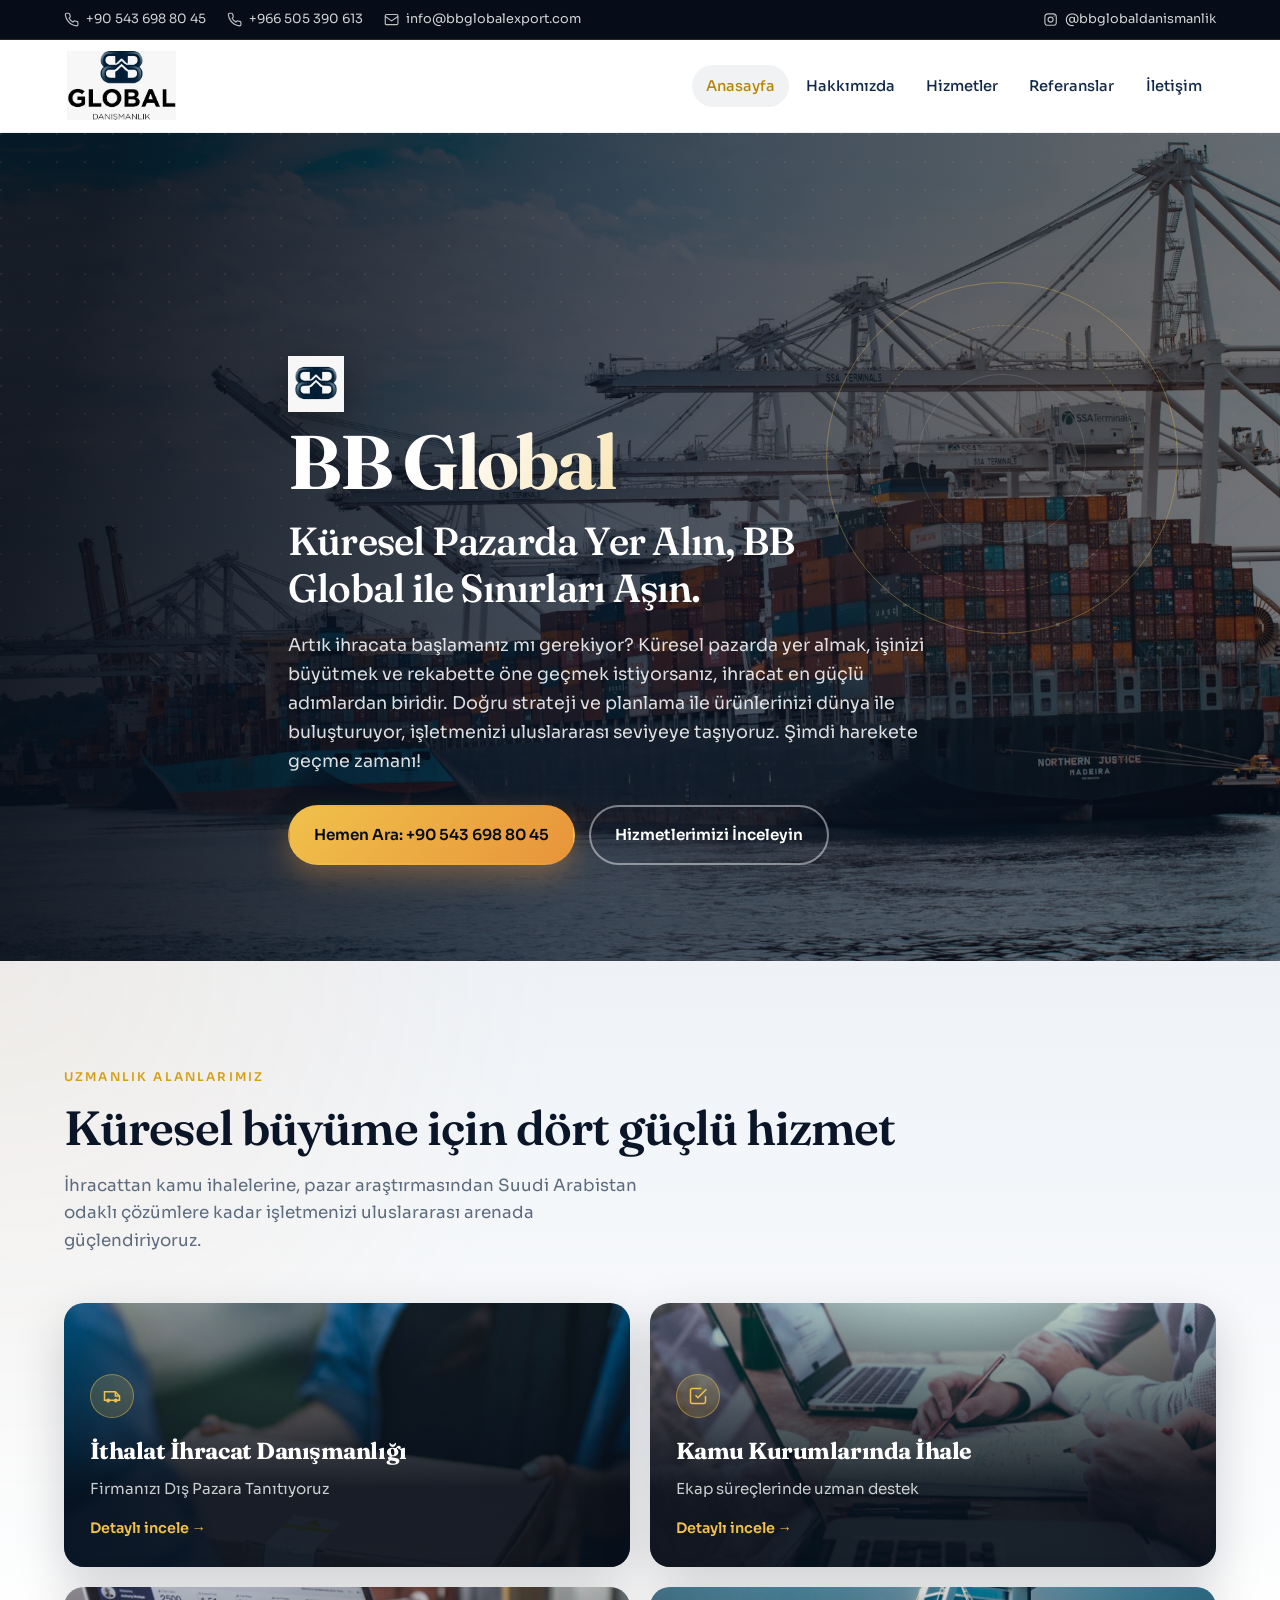
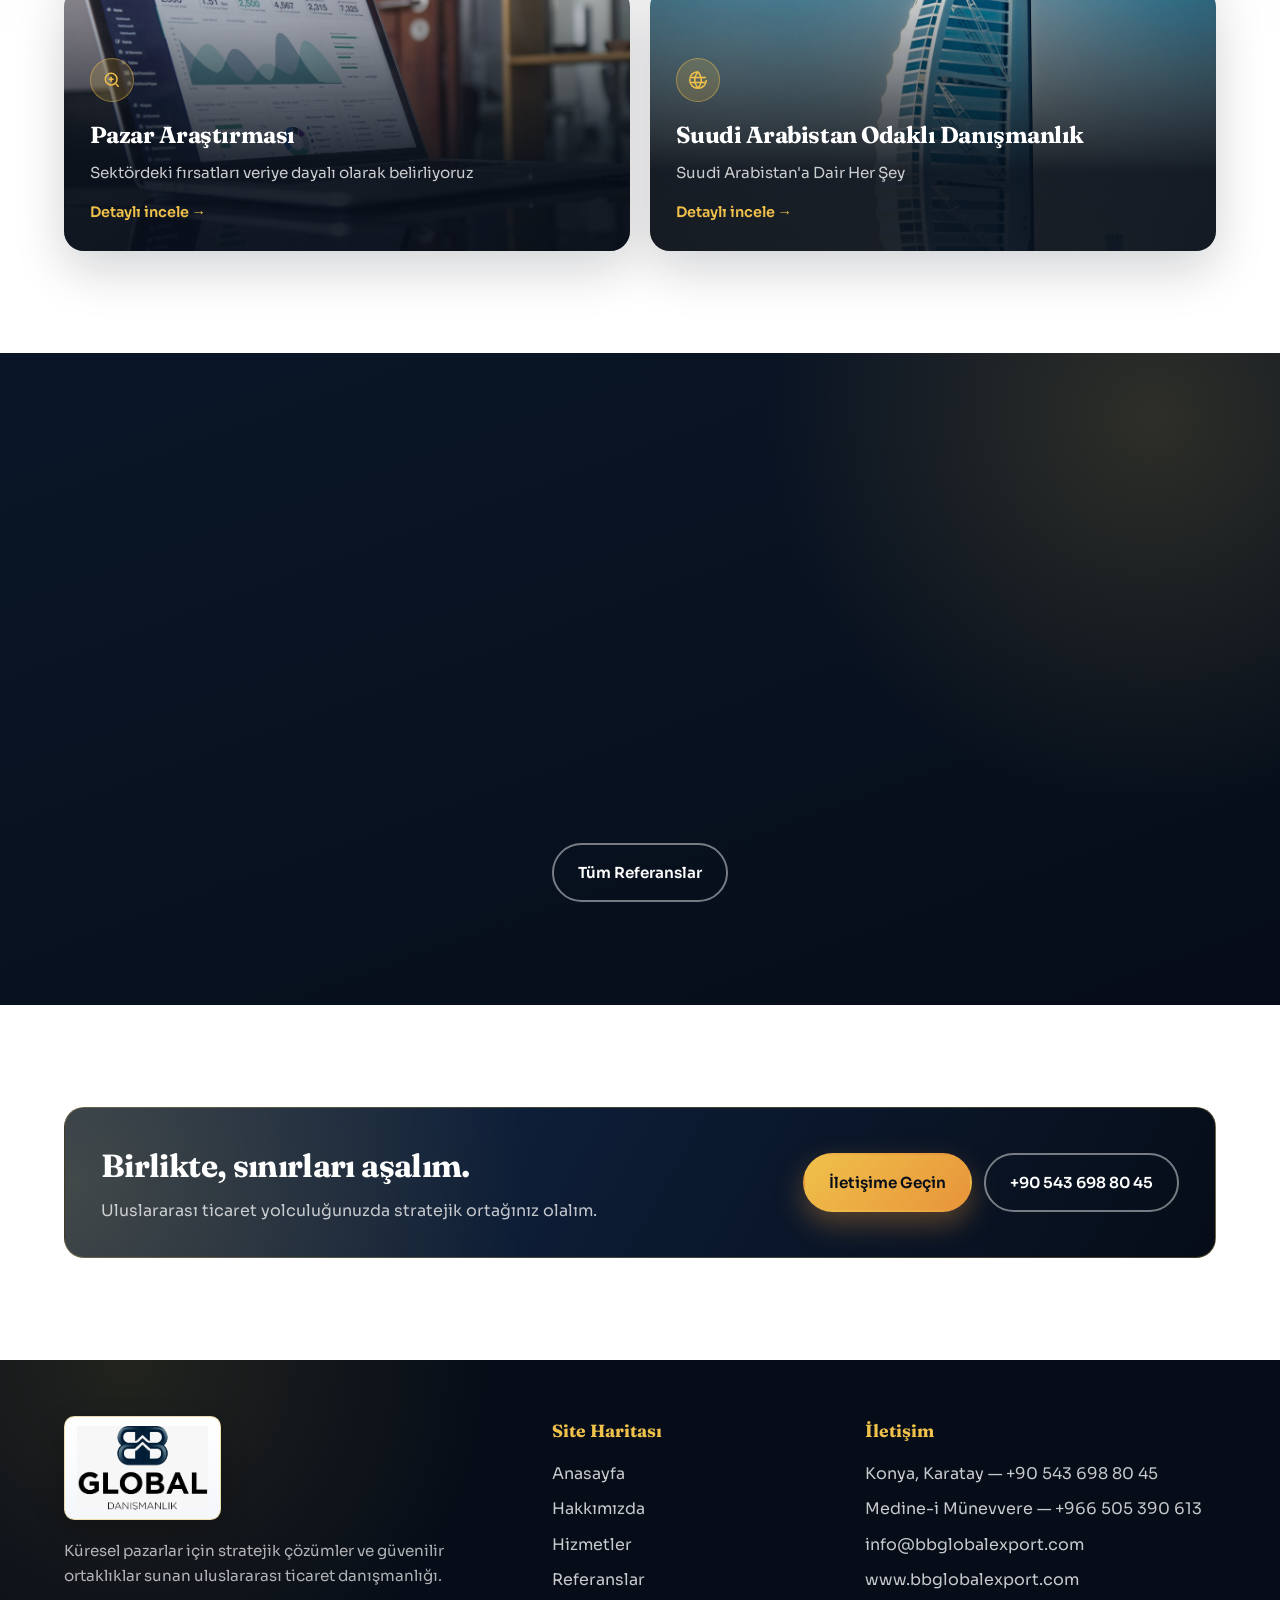
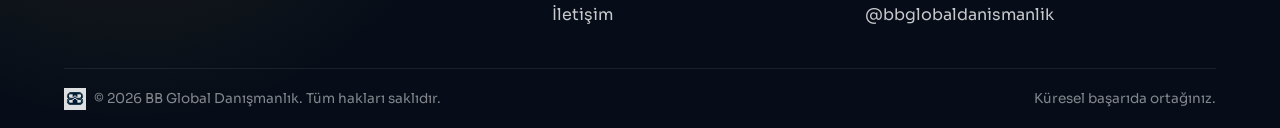
==== index.html @ 1e9f6a1c "İlk sürüm - BB Global Kurumsal Site" ====
<!DOCTYPE html>
<html lang="tr">
<head>
  <meta charset="UTF-8" />
  <meta name="viewport" content="width=device-width, initial-scale=1.0" />
  <title>BB Global Danışmanlık | Küresel Ticaret ve İhracat Danışmanlığı</title>
  <meta name="description" content="BB Global Danışmanlık ile ithalat-ihracat, EKAP ihaleleri, pazar araştırması ve Suudi Arabistan odaklı danışmanlık. Küresel pazarda yer alın, sınırları aşın." />
  <link rel="preconnect" href="https://fonts.googleapis.com" />
  <link rel="preconnect" href="https://fonts.gstatic.com" crossorigin />
  <link href="https://fonts.googleapis.com/css2?family=Fraunces:opsz,wght@9..144,500;9..144,600;9..144,700&family=Sora:wght@400;500;600;700&display=swap" rel="stylesheet" />
  <link rel="stylesheet" href="css/styles.css" />
  <link rel="icon" type="image/png" href="logo2.png" />
  <link rel="apple-touch-icon" href="logo2.png" />
</head>
<body>
  <div class="topbar">
    <div class="container topbar__inner">
      <div class="topbar__contacts">
        <a href="tel:+905436988045"><svg viewBox="0 0 24 24" fill="none" stroke="currentColor" stroke-width="1.8"><path d="M22 16.92v3a2 2 0 0 1-2.18 2 19.79 19.79 0 0 1-8.63-3.07 19.5 19.5 0 0 1-6-6A19.79 19.79 0 0 1 2.12 4.18 2 2 0 0 1 4.11 2h3a2 2 0 0 1 2 1.72c.13.96.36 1.9.7 2.81a2 2 0 0 1-.45 2.11L8.09 9.91a16 16 0 0 0 6 6l1.27-1.27a2 2 0 0 1 2.11-.45c.91.34 1.85.57 2.81.7A2 2 0 0 1 22 16.92z"/></svg>+90 543 698 80 45</a>
        <a href="tel:+966505390613" class="hide-sm"><svg viewBox="0 0 24 24" fill="none" stroke="currentColor" stroke-width="1.8"><path d="M22 16.92v3a2 2 0 0 1-2.18 2 19.79 19.79 0 0 1-8.63-3.07 19.5 19.5 0 0 1-6-6A19.79 19.79 0 0 1 2.12 4.18 2 2 0 0 1 4.11 2h3a2 2 0 0 1 2 1.72c.13.96.36 1.9.7 2.81a2 2 0 0 1-.45 2.11L8.09 9.91a16 16 0 0 0 6 6l1.27-1.27a2 2 0 0 1 2.11-.45c.91.34 1.85.57 2.81.7A2 2 0 0 1 22 16.92z"/></svg>+966 505 390 613</a>
        <a href="mailto:info@bbglobalexport.com"><svg viewBox="0 0 24 24" fill="none" stroke="currentColor" stroke-width="1.8"><rect x="2" y="4" width="20" height="16" rx="2"/><path d="m22 7-10 7L2 7"/></svg><span class="hide-sm">info@bbglobalexport.com</span></a>
      </div>
      <div class="topbar__social">
        <a href="https://www.instagram.com/bbglobaldanismanlik" target="_blank" rel="noopener noreferrer"><svg viewBox="0 0 24 24" fill="none" stroke="currentColor" stroke-width="1.8"><rect x="3" y="3" width="18" height="18" rx="5"/><circle cx="12" cy="12" r="4"/><circle cx="17.5" cy="6.5" r="1" fill="currentColor" stroke="none"/></svg>@bbglobaldanismanlik</a>
      </div>
    </div>
  </div>

  <header class="site-header">
    <div class="container site-header__inner">
      <a class="logo" href="index.html" aria-label="BB Global Danışmanlık Anasayfa"><img class="logo__img" src="logo.png" alt="BB Global Danışmanlık" width="160" height="120" /></a>
      <nav class="nav" aria-label="Ana menü">
        <a class="is-active" href="index.html">Anasayfa</a>
        <a href="hakkimizda.html">Hakkımızda</a>
        <a href="hizmetler.html">Hizmetler</a>
        <a href="referanslar.html">Referanslar</a>
        <a href="iletisim.html">İletişim</a>
      </nav>
      <button class="nav-toggle" type="button" aria-label="Menüyü aç" aria-expanded="false">
        <span></span><span></span><span></span>
      </button>
    </div>
  </header>

  <main>
    <section class="hero">
      <div class="hero__media" aria-hidden="true">
        <img src="assets/images/hero-cargo.jpg" alt="" width="1920" height="1080" fetchpriority="high" />
      </div>
      <div class="hero__shade" aria-hidden="true"></div>
      <div class="hero__pattern" aria-hidden="true"></div>
      <div class="hero__ring" aria-hidden="true"></div>
      <div class="container hero__content">
        <img class="hero__mark" src="logo2.png" alt="" width="72" height="72" />
        <p class="hero__brand">BB Global</p>
        <h1>Küresel Pazarda Yer Alın, BB Global ile Sınırları Aşın.</h1>
        <p class="hero__lead">Artık ihracata başlamanız mı gerekiyor? Küresel pazarda yer almak, işinizi büyütmek ve rekabette öne geçmek istiyorsanız, ihracat en güçlü adımlardan biridir. Doğru strateji ve planlama ile ürünlerinizi dünya ile buluşturuyor, işletmenizi uluslararası seviyeye taşıyoruz. Şimdi harekete geçme zamanı!</p>
        <div class="hero__actions">
          <a class="btn btn--gold" href="tel:+905436988045">Hemen Ara: +90 543 698 80 45</a>
          <a class="btn btn--outline" href="hizmetler.html">Hizmetlerimizi İnceleyin</a>
        </div>
      </div>
    </section>

    <section class="section section--fog">
      <div class="container">
        <div class="section__head reveal">
          <span class="eyebrow">Uzmanlık Alanlarımız</span>
          <h2 class="section-title">Küresel büyüme için dört güçlü hizmet</h2>
          <p class="section-lead">İhracattan kamu ihalelerine, pazar araştırmasından Suudi Arabistan odaklı çözümlere kadar işletmenizi uluslararası arenada güçlendiriyoruz.</p>
        </div>
        <div class="service-grid">
          <a class="service-panel reveal" href="hizmetler.html#ithalat-ihracat">
            <div class="service-panel__bg"><img src="assets/images/service-export.jpg" alt="" loading="lazy" /></div>
            <div class="service-panel__shade"></div>
            <div class="service-panel__icon" aria-hidden="true">
              <svg viewBox="0 0 24 24"><path d="M3 7h13l5 5v5H3z"/><path d="M16 7v5h5"/><circle cx="7.5" cy="17.5" r="1.5"/><circle cx="16.5" cy="17.5" r="1.5"/></svg>
            </div>
            <h3>İthalat İhracat Danışmanlığı</h3>
            <p>Firmanızı Dış Pazara Tanıtıyoruz</p>
            <span class="service-panel__link">Detaylı incele →</span>
          </a>
          <a class="service-panel reveal" href="hizmetler.html#ekap">
            <div class="service-panel__bg"><img src="assets/images/service-tender.jpg" alt="" loading="lazy" /></div>
            <div class="service-panel__shade"></div>
            <div class="service-panel__icon" aria-hidden="true">
              <svg viewBox="0 0 24 24"><path d="M9 11l3 3L22 4"/><path d="M21 12v7a2 2 0 0 1-2 2H5a2 2 0 0 1-2-2V5a2 2 0 0 1 2-2h11"/></svg>
            </div>
            <h3>Kamu Kurumlarında İhale</h3>
            <p>Ekap süreçlerinde uzman destek</p>
            <span class="service-panel__link">Detaylı incele →</span>
          </a>
          <a class="service-panel reveal" href="hizmetler.html#pazar-arastirmasi">
            <div class="service-panel__bg"><img src="assets/images/service-research.jpg" alt="" loading="lazy" /></div>
            <div class="service-panel__shade"></div>
            <div class="service-panel__icon" aria-hidden="true">
              <svg viewBox="0 0 24 24"><circle cx="11" cy="11" r="7"/><path d="m20 20-3.5-3.5"/><path d="M8 11h6M11 8v6"/></svg>
            </div>
            <h3>Pazar Araştırması</h3>
            <p>Sektördeki fırsatları veriye dayalı olarak belirliyoruz</p>
            <span class="service-panel__link">Detaylı incele →</span>
          </a>
          <a class="service-panel reveal" href="hizmetler.html#suudi-arabistan">
            <div class="service-panel__bg"><img src="assets/images/service-saudi.jpg" alt="" loading="lazy" /></div>
            <div class="service-panel__shade"></div>
            <div class="service-panel__icon" aria-hidden="true">
              <svg viewBox="0 0 24 24"><path d="M12 2a10 10 0 1 0 10 10"/><path d="M12 2c2.5 3.5 4 7 4 10s-1.5 6.5-4 10"/><path d="M12 2C9.5 5.5 8 9 8 12s1.5 6.5 4 10"/><path d="M2.5 9h19M2.5 15h19"/></svg>
            </div>
            <h3>Suudi Arabistan Odaklı Danışmanlık</h3>
            <p>Suudi Arabistan'a Dair Her Şey</p>
            <span class="service-panel__link">Detaylı incele →</span>
          </a>
        </div>
      </div>
    </section>

    <section class="section section--navy">
      <div class="container">
        <div class="section__head section__head--center reveal">
          <span class="eyebrow">Güvenilir Ortaklıklar</span>
          <h2 class="section-title">Seçili Referanslarımız</h2>
          <p class="section-lead">Birlikte büyüdüğümüz markalar, uzmanlığımızın en net göstergesidir.</p>
        </div>
        <div class="ref-strip reveal">
          <div class="ref-item">
            <strong>YEKYAPI İNŞAAT</strong>
            <span>İnşaat &amp; Yapı</span>
          </div>
          <div class="ref-item">
            <strong>ESVET SAĞLIK HİZMETLERİ</strong>
            <span>Sağlık</span>
          </div>
          <div class="ref-item">
            <strong>SOYLU TRİKO</strong>
            <span>Tekstil</span>
          </div>
        </div>
        <div style="text-align:center;margin-top:2rem" class="reveal">
          <a class="btn btn--outline" href="referanslar.html">Tüm Referanslar</a>
        </div>
      </div>
    </section>

    <section class="section">
      <div class="container">
        <div class="cta-band reveal">
          <div>
            <h2>Birlikte, sınırları aşalım.</h2>
            <p>Uluslararası ticaret yolculuğunuzda stratejik ortağınız olalım.</p>
          </div>
          <div style="display:flex;flex-wrap:wrap;gap:.75rem">
            <a class="btn btn--gold" href="iletisim.html">İletişime Geçin</a>
            <a class="btn btn--outline" href="tel:+905436988045">+90 543 698 80 45</a>
          </div>
        </div>
      </div>
    </section>
  </main>

  <footer class="site-footer">
    <div class="container footer-grid">
      <div class="footer-brand">
        <a class="logo" href="index.html" aria-label="BB Global Danışmanlık Anasayfa"><img class="logo__img" src="logo.png" alt="BB Global Danışmanlık" width="160" height="120" /></a>
        <p>Küresel pazarlar için stratejik çözümler ve güvenilir ortaklıklar sunan uluslararası ticaret danışmanlığı.</p>
      </div>
      <div class="footer-col">
        <h3>Site Haritası</h3>
        <ul>
          <li><a href="index.html">Anasayfa</a></li>
          <li><a href="hakkimizda.html">Hakkımızda</a></li>
          <li><a href="hizmetler.html">Hizmetler</a></li>
          <li><a href="referanslar.html">Referanslar</a></li>
          <li><a href="iletisim.html">İletişim</a></li>
        </ul>
      </div>
      <div class="footer-col">
        <h3>İletişim</h3>
        <ul>
          <li>Konya, Karatay — <a href="tel:+905436988045">+90 543 698 80 45</a></li>
          <li>Medine-i Münevvere — <a href="tel:+966505390613">+966 505 390 613</a></li>
          <li><a href="mailto:info@bbglobalexport.com">info@bbglobalexport.com</a></li>
          <li><a href="https://www.bbglobalexport.com" target="_blank" rel="noopener noreferrer">www.bbglobalexport.com</a></li>
          <li><a href="https://www.instagram.com/bbglobaldanismanlik" target="_blank" rel="noopener noreferrer">@bbglobaldanismanlik</a></li>
        </ul>
      </div>
    </div>
    <div class="container footer-bottom">
      <span class="footer-bottom__brand"><img src="logo2.png" alt="" width="22" height="22" /><span>© <span id="y"></span> BB Global Danışmanlık. Tüm hakları saklıdır.</span></span>
      <span>Küresel başarıda ortağınız.</span>
    </div>
  </footer>
  <script>document.getElementById("y").textContent = new Date().getFullYear();</script>
  <script src="js/main.js"></script>
</body>
</html>
---- css/styles.css ----
/* BB Global Danışmanlık — Corporate Design System */
:root {
  --navy-950: #060d18;
  --navy-900: #0a1628;
  --navy-800: #12284a;
  --navy-700: #1a3a66;
  --navy-600: #254a7a;
  --gold-400: #f0c14b;
  --gold-500: #d4a017;
  --gold-600: #b8860b;
  --accent: #e8943a;
  --accent-deep: #c96f1a;
  --cream: #f7f1e3;
  --white: #ffffff;
  --fog: #eef2f7;
  --ink: #142033;
  --muted: #5c6b7e;
  --line: rgba(212, 160, 23, 0.28);
  --shadow: 0 18px 50px rgba(6, 13, 24, 0.18);
  --radius: 1.25rem;
  --radius-sm: 0.75rem;
  --header-h: 5.75rem;
  --font-display: "Fraunces", Georgia, serif;
  --font-body: "Sora", "Segoe UI", sans-serif;
  --ease: cubic-bezier(0.22, 1, 0.36, 1);
  --max: 72rem;
}

*,
*::before,
*::after {
  box-sizing: border-box;
  margin: 0;
  padding: 0;
}

html {
  scroll-behavior: smooth;
}

body {
  font-family: var(--font-body);
  color: var(--ink);
  background: var(--white);
  line-height: 1.65;
  font-size: 1rem;
  overflow-x: hidden;
}

img {
  max-width: 100%;
  display: block;
}

a {
  color: inherit;
  text-decoration: none;
}

ul {
  list-style: none;
}

button,
input,
textarea,
select {
  font: inherit;
}

.container {
  width: min(100% - 2.5rem, var(--max));
  margin-inline: auto;
}

/* Typography */
.eyebrow {
  display: inline-block;
  font-size: 0.75rem;
  letter-spacing: 0.18em;
  text-transform: uppercase;
  color: var(--gold-500);
  font-weight: 600;
  margin-bottom: 0.85rem;
}

.section-title {
  font-family: var(--font-display);
  font-size: clamp(2rem, 4vw, 3rem);
  font-weight: 600;
  line-height: 1.15;
  color: var(--navy-900);
  letter-spacing: -0.02em;
}

.section-lead {
  color: var(--muted);
  max-width: 38rem;
  margin-top: 1rem;
  font-size: 1.05rem;
}

.brand-wordmark {
  font-family: var(--font-display);
  font-weight: 700;
  letter-spacing: -0.02em;
  line-height: 1;
}

/* Top bar */
.topbar {
  background: var(--navy-950);
  color: rgba(255, 255, 255, 0.82);
  font-size: 0.8rem;
  border-bottom: 1px solid rgba(240, 193, 75, 0.15);
}

.topbar__inner {
  display: flex;
  flex-wrap: wrap;
  justify-content: space-between;
  gap: 0.75rem 1.5rem;
  padding: 0.55rem 0;
  align-items: center;
}

.topbar__contacts,
.topbar__social {
  display: flex;
  flex-wrap: wrap;
  gap: 0.85rem 1.35rem;
  align-items: center;
}

.topbar a {
  display: inline-flex;
  align-items: center;
  gap: 0.4rem;
  transition: color 0.25s var(--ease);
}

.topbar a:hover {
  color: var(--gold-400);
}

.topbar svg {
  width: 0.95rem;
  height: 0.95rem;
  flex-shrink: 0;
  opacity: 0.9;
}

/* Header */
.site-header {
  position: sticky;
  top: 0;
  z-index: 100;
  background: rgba(255, 255, 255, 0.92);
  backdrop-filter: blur(14px);
  border-bottom: 1px solid rgba(10, 22, 40, 0.06);
  transition: box-shadow 0.3s var(--ease);
}

.site-header.is-scrolled {
  box-shadow: 0 8px 30px rgba(6, 13, 24, 0.08);
}

.site-header__inner {
  display: flex;
  align-items: center;
  justify-content: space-between;
  min-height: var(--header-h);
  gap: 1rem;
}

.logo {
  display: inline-flex;
  align-items: center;
  min-width: 0;
  flex-shrink: 0;
  line-height: 0;
  border-radius: 0.65rem;
  transition: transform 0.25s var(--ease), box-shadow 0.25s var(--ease);
}

.logo:hover {
  transform: translateY(-1px);
}

.logo__img {
  display: block;
  width: auto;
  height: auto;
  max-height: 4.35rem;
  max-width: 9.5rem;
  object-fit: contain;
  object-position: left center;
}

/* Header: light bar — logo sits cleanly on white */
.site-header .logo {
  padding: 0.15rem 0.2rem;
}

.site-header .logo__img {
  max-height: 4.35rem;
  max-width: min(9.5rem, 38vw);
}

/* Footer: dark navy — soft light plate so black wordmark stays readable */
.site-footer .logo {
  padding: 0.55rem 0.75rem;
  background: linear-gradient(180deg, #ffffff 0%, #f4f7fb 100%);
  border: 1px solid rgba(212, 160, 23, 0.35);
  box-shadow: 0 10px 28px rgba(0, 0, 0, 0.22);
}

.site-footer .logo:hover {
  box-shadow: 0 12px 32px rgba(0, 0, 0, 0.28), 0 0 0 1px rgba(240, 193, 75, 0.35);
}

.site-footer .logo__img {
  max-height: 5.25rem;
  max-width: 11rem;
}

.nav {
  display: flex;
  align-items: center;
  gap: 0.15rem;
}

.nav a {
  padding: 0.55rem 0.9rem;
  font-size: 0.92rem;
  font-weight: 500;
  color: var(--navy-800);
  border-radius: 999px;
  transition: background 0.25s var(--ease), color 0.25s var(--ease);
}

.nav a:hover,
.nav a.is-active {
  background: rgba(18, 40, 74, 0.06);
  color: var(--navy-900);
}

.nav a.is-active {
  color: var(--gold-600);
}

.nav-toggle {
  display: none;
  width: 2.75rem;
  height: 2.75rem;
  border: 1px solid rgba(10, 22, 40, 0.12);
  border-radius: 0.75rem;
  background: var(--white);
  cursor: pointer;
  place-items: center;
  gap: 5px;
  flex-direction: column;
}

.nav-toggle span {
  display: block;
  width: 1.15rem;
  height: 2px;
  background: var(--navy-900);
  border-radius: 2px;
  transition: transform 0.25s var(--ease), opacity 0.25s;
}

.nav-toggle.is-open span:nth-child(1) {
  transform: translateY(7px) rotate(45deg);
}

.nav-toggle.is-open span:nth-child(2) {
  opacity: 0;
}

.nav-toggle.is-open span:nth-child(3) {
  transform: translateY(-7px) rotate(-45deg);
}

/* Buttons */
.btn {
  display: inline-flex;
  align-items: center;
  justify-content: center;
  gap: 0.55rem;
  padding: 0.95rem 1.5rem;
  border-radius: 999px;
  font-weight: 600;
  font-size: 0.95rem;
  border: 2px solid transparent;
  cursor: pointer;
  transition: transform 0.25s var(--ease), background 0.25s var(--ease),
    color 0.25s var(--ease), border-color 0.25s var(--ease), box-shadow 0.25s var(--ease);
}

.btn:hover {
  transform: translateY(-2px);
}

.btn--gold {
  background: linear-gradient(135deg, var(--gold-400), var(--accent));
  color: var(--navy-950);
  box-shadow: 0 12px 28px rgba(232, 148, 58, 0.35);
}

.btn--gold:hover {
  box-shadow: 0 16px 34px rgba(232, 148, 58, 0.45);
}

.btn--outline {
  border-color: rgba(255, 255, 255, 0.45);
  color: var(--white);
  background: transparent;
}

.btn--outline:hover {
  background: rgba(255, 255, 255, 0.1);
  border-color: var(--gold-400);
  color: var(--gold-400);
}

.btn--navy {
  background: var(--navy-900);
  color: var(--white);
}

.btn--navy:hover {
  background: var(--navy-800);
  color: var(--gold-400);
}

.btn--ghost {
  border-color: rgba(18, 40, 74, 0.18);
  color: var(--navy-900);
}

.btn--ghost:hover {
  border-color: var(--gold-500);
  color: var(--gold-600);
}

/* Hero */
.hero {
  position: relative;
  min-height: min(92vh, 54rem);
  display: grid;
  align-items: end;
  color: var(--white);
  overflow: hidden;
  isolation: isolate;
}

.hero__media {
  position: absolute;
  inset: 0;
  z-index: -2;
}

.hero__media img {
  width: 100%;
  height: 100%;
  object-fit: cover;
  transform: scale(1.04);
  animation: heroZoom 18s var(--ease) infinite alternate;
}

.hero__shade {
  position: absolute;
  inset: 0;
  z-index: -1;
  background:
    linear-gradient(105deg, rgba(6, 13, 24, 0.92) 8%, rgba(10, 22, 40, 0.72) 48%, rgba(10, 22, 40, 0.45) 100%),
    radial-gradient(circle at 85% 20%, rgba(232, 148, 58, 0.22), transparent 42%);
}

.hero__pattern {
  position: absolute;
  inset: 0;
  z-index: -1;
  opacity: 0.18;
  background-image: radial-gradient(circle at 1px 1px, rgba(240, 193, 75, 0.55) 1px, transparent 0);
  background-size: 28px 28px;
  mask-image: linear-gradient(to bottom, black 20%, transparent 85%);
}

.hero__content {
  padding: clamp(4rem, 10vw, 7.5rem) 0 clamp(3.5rem, 8vw, 6rem);
  max-width: 44rem;
}

.hero__mark {
  width: 3.5rem;
  height: 3.5rem;
  object-fit: contain;
  margin-bottom: 0.85rem;
  filter: drop-shadow(0 8px 18px rgba(0, 0, 0, 0.35));
  animation: fadeUp 0.9s var(--ease) both;
}

.hero__brand {
  font-family: var(--font-display);
  font-size: clamp(2.6rem, 7vw, 4.75rem);
  font-weight: 700;
  letter-spacing: -0.03em;
  line-height: 0.95;
  margin-bottom: 1.25rem;
  background: linear-gradient(120deg, #fff 20%, var(--gold-400) 95%);
  -webkit-background-clip: text;
  background-clip: text;
  color: transparent;
  animation: fadeUp 0.9s var(--ease) both;
}

.hero h1 {
  font-family: var(--font-display);
  font-size: clamp(1.55rem, 3.4vw, 2.45rem);
  font-weight: 550;
  line-height: 1.2;
  letter-spacing: -0.02em;
  margin-bottom: 1.15rem;
  max-width: 20ch;
  animation: fadeUp 0.9s 0.1s var(--ease) both;
}

.hero__lead {
  color: rgba(255, 255, 255, 0.86);
  font-size: clamp(0.98rem, 1.5vw, 1.1rem);
  max-width: 40rem;
  margin-bottom: 1.85rem;
  animation: fadeUp 0.9s 0.18s var(--ease) both;
}

.hero__actions {
  display: flex;
  flex-wrap: wrap;
  gap: 0.85rem;
  animation: fadeUp 0.9s 0.26s var(--ease) both;
}

.hero__ring {
  position: absolute;
  width: min(38vw, 22rem);
  aspect-ratio: 1;
  border: 1px solid rgba(240, 193, 75, 0.35);
  border-radius: 50%;
  right: 8%;
  top: 18%;
  z-index: -1;
  animation: spinSlow 40s linear infinite;
  pointer-events: none;
}

.hero__ring::before,
.hero__ring::after {
  content: "";
  position: absolute;
  inset: 12%;
  border-radius: 50%;
  border: 1px dashed rgba(240, 193, 75, 0.28);
}

.hero__ring::after {
  inset: 26%;
  border-style: solid;
  border-color: rgba(255, 255, 255, 0.12);
}

/* Page hero (inner pages) */
.page-hero {
  position: relative;
  min-height: 20rem;
  display: grid;
  align-items: end;
  color: var(--white);
  overflow: hidden;
  isolation: isolate;
}

.page-hero__media {
  position: absolute;
  inset: 0;
  z-index: -2;
}

.page-hero__media img {
  width: 100%;
  height: 100%;
  object-fit: cover;
}

.page-hero__shade {
  position: absolute;
  inset: 0;
  z-index: -1;
  background: linear-gradient(120deg, rgba(6, 13, 24, 0.94), rgba(18, 40, 74, 0.72));
}

.page-hero__content {
  padding: 5.5rem 0 3.25rem;
}

.page-hero h1 {
  font-family: var(--font-display);
  font-size: clamp(2.2rem, 5vw, 3.5rem);
  letter-spacing: -0.03em;
  line-height: 1.1;
}

.page-hero p {
  margin-top: 0.85rem;
  max-width: 36rem;
  color: rgba(255, 255, 255, 0.82);
}

/* Sections */
.section {
  padding: clamp(3.75rem, 8vw, 6.5rem) 0;
  position: relative;
}

.section--fog {
  background:
    radial-gradient(circle at 0% 0%, rgba(232, 148, 58, 0.08), transparent 35%),
    linear-gradient(180deg, var(--fog), #fff 70%);
}

.section--navy {
  background:
    radial-gradient(circle at 90% 10%, rgba(240, 193, 75, 0.16), transparent 30%),
    linear-gradient(160deg, var(--navy-900), var(--navy-950));
  color: var(--white);
}

.section--navy .section-title {
  color: var(--white);
}

.section--navy .section-lead {
  color: rgba(255, 255, 255, 0.72);
}

.section__head {
  margin-bottom: clamp(2rem, 4vw, 3rem);
}

.section__head--center {
  text-align: center;
  margin-inline: auto;
}

.section__head--center .section-lead {
  margin-inline: auto;
}

/* Service highlights */
.service-grid {
  display: grid;
  grid-template-columns: repeat(2, 1fr);
  gap: 1.25rem;
}

.service-panel {
  position: relative;
  overflow: hidden;
  border-radius: var(--radius);
  min-height: 16.5rem;
  isolation: isolate;
  display: flex;
  flex-direction: column;
  justify-content: flex-end;
  padding: 1.6rem;
  color: var(--white);
  transition: transform 0.35s var(--ease), box-shadow 0.35s var(--ease);
  box-shadow: var(--shadow);
}

.service-panel:hover {
  transform: translateY(-6px);
  box-shadow: 0 24px 50px rgba(6, 13, 24, 0.28);
}

.service-panel__bg {
  position: absolute;
  inset: 0;
  z-index: -2;
}

.service-panel__bg img {
  width: 100%;
  height: 100%;
  object-fit: cover;
  transition: transform 0.7s var(--ease);
}

.service-panel:hover .service-panel__bg img {
  transform: scale(1.06);
}

.service-panel__shade {
  position: absolute;
  inset: 0;
  z-index: -1;
  background: linear-gradient(180deg, rgba(6, 13, 24, 0.15), rgba(6, 13, 24, 0.9) 70%);
}

.service-panel__icon {
  width: 2.75rem;
  height: 2.75rem;
  border-radius: 50%;
  display: grid;
  place-items: center;
  background: rgba(240, 193, 75, 0.18);
  border: 1px solid rgba(240, 193, 75, 0.45);
  margin-bottom: 0.9rem;
}

.service-panel__icon svg {
  width: 1.25rem;
  height: 1.25rem;
  stroke: var(--gold-400);
  fill: none;
  stroke-width: 1.8;
}

.service-panel h3 {
  font-family: var(--font-display);
  font-size: 1.45rem;
  margin-bottom: 0.35rem;
  letter-spacing: -0.02em;
}

.service-panel p {
  color: rgba(255, 255, 255, 0.78);
  font-size: 0.95rem;
}

.service-panel__link {
  margin-top: 1rem;
  color: var(--gold-400);
  font-weight: 600;
  font-size: 0.9rem;
  display: inline-flex;
  align-items: center;
  gap: 0.35rem;
}

/* Detail services */
.detail-stack {
  display: grid;
  gap: 1.75rem;
}

.detail-block {
  display: grid;
  grid-template-columns: 1.05fr 1fr;
  gap: 0;
  overflow: hidden;
  border-radius: calc(var(--radius) + 0.15rem);
  background: var(--white);
  border: 1px solid rgba(18, 40, 74, 0.08);
  box-shadow: 0 16px 40px rgba(6, 13, 24, 0.06);
}

.detail-block:nth-child(even) .detail-block__media {
  order: 2;
}

.detail-block__media {
  position: relative;
  min-height: 18rem;
}

.detail-block__media img {
  width: 100%;
  height: 100%;
  object-fit: cover;
}

.detail-block__media::after {
  content: "";
  position: absolute;
  inset: 0;
  background: linear-gradient(90deg, transparent, rgba(10, 22, 40, 0.08));
  pointer-events: none;
}

.detail-block__body {
  padding: clamp(1.6rem, 3vw, 2.6rem);
  display: flex;
  flex-direction: column;
  justify-content: center;
}

.detail-block__body h2 {
  font-family: var(--font-display);
  font-size: clamp(1.55rem, 2.5vw, 2.05rem);
  color: var(--navy-900);
  letter-spacing: -0.02em;
  margin-bottom: 0.85rem;
}

.detail-block__body p {
  color: var(--muted);
  margin-bottom: 0.85rem;
}

.detail-block__body ul {
  display: grid;
  gap: 0.55rem;
  margin-top: 0.35rem;
}

.detail-block__body li {
  position: relative;
  padding-left: 1.35rem;
  color: var(--ink);
  font-size: 0.95rem;
}

.detail-block__body li::before {
  content: "";
  position: absolute;
  left: 0;
  top: 0.55rem;
  width: 0.55rem;
  height: 0.55rem;
  border-radius: 50%;
  background: linear-gradient(135deg, var(--gold-400), var(--accent));
}

.detail-block--featured {
  grid-template-columns: 1fr;
  background:
    radial-gradient(circle at 100% 0%, rgba(240, 193, 75, 0.16), transparent 40%),
    linear-gradient(145deg, var(--navy-900), var(--navy-950));
  color: var(--white);
  border: none;
}

.detail-block--featured .detail-block__body {
  padding: clamp(2rem, 4vw, 3.25rem);
  max-width: 52rem;
}

.detail-block--featured h2,
.detail-block--featured .eyebrow {
  color: var(--gold-400);
}

.detail-block--featured h2 {
  color: var(--white);
}

.detail-block--featured p {
  color: rgba(255, 255, 255, 0.78);
}

.detail-block--featured li {
  color: rgba(255, 255, 255, 0.9);
}

/* About */
.about-grid {
  display: grid;
  grid-template-columns: 1.05fr 0.95fr;
  gap: 2.5rem;
  align-items: center;
}

.about-copy p + p {
  margin-top: 1rem;
}

.about-copy p {
  color: var(--muted);
  font-size: 1.05rem;
}

.about-visual {
  position: relative;
  border-radius: 50%;
  aspect-ratio: 1;
  overflow: hidden;
  max-width: 30rem;
  margin-inline: auto;
  box-shadow: 0 0 0 10px rgba(212, 160, 23, 0.18), 0 0 0 22px rgba(18, 40, 74, 0.08),
    var(--shadow);
}

.about-visual img {
  width: 100%;
  height: 100%;
  object-fit: cover;
}

.about-visual__ring {
  position: absolute;
  inset: 8%;
  border: 1px dashed rgba(240, 193, 75, 0.55);
  border-radius: 50%;
  pointer-events: none;
}

.values {
  display: grid;
  grid-template-columns: repeat(3, 1fr);
  gap: 1.15rem;
  margin-top: 2.5rem;
}

.value {
  padding: 1.4rem 1.35rem;
  border-radius: var(--radius-sm);
  background: rgba(255, 255, 255, 0.7);
  border: 1px solid rgba(18, 40, 74, 0.08);
  transition: transform 0.3s var(--ease), border-color 0.3s var(--ease);
}

.value:hover {
  transform: translateY(-4px);
  border-color: rgba(212, 160, 23, 0.45);
}

.value h3 {
  font-family: var(--font-display);
  font-size: 1.2rem;
  margin-bottom: 0.45rem;
  color: var(--navy-900);
}

.value p {
  color: var(--muted);
  font-size: 0.92rem;
}

/* References */
.ref-strip {
  display: grid;
  grid-template-columns: repeat(3, 1fr);
  gap: 1rem;
}

.ref-item {
  text-align: center;
  padding: 2rem 1.25rem;
  border-radius: var(--radius);
  background: rgba(255, 255, 255, 0.04);
  border: 1px solid rgba(240, 193, 75, 0.22);
  transition: background 0.3s var(--ease), transform 0.3s var(--ease), border-color 0.3s;
}

.ref-item:hover {
  background: rgba(240, 193, 75, 0.08);
  border-color: rgba(240, 193, 75, 0.5);
  transform: translateY(-4px);
}

.ref-item strong {
  display: block;
  font-family: var(--font-display);
  font-size: clamp(1.15rem, 2vw, 1.45rem);
  letter-spacing: 0.02em;
  color: var(--cream);
}

.ref-item span {
  display: block;
  margin-top: 0.45rem;
  font-size: 0.8rem;
  letter-spacing: 0.12em;
  text-transform: uppercase;
  color: var(--gold-400);
}

.ref-showcase {
  display: grid;
  gap: 1.25rem;
}

.ref-banner {
  position: relative;
  overflow: hidden;
  border-radius: var(--radius);
  min-height: 16rem;
  display: grid;
  place-items: center;
  text-align: center;
  padding: 2.5rem 1.5rem;
  isolation: isolate;
  color: var(--white);
}

.ref-banner__bg {
  position: absolute;
  inset: 0;
  z-index: -2;
}

.ref-banner__bg img {
  width: 100%;
  height: 100%;
  object-fit: cover;
}

.ref-banner__shade {
  position: absolute;
  inset: 0;
  z-index: -1;
  background: linear-gradient(120deg, rgba(6, 13, 24, 0.9), rgba(18, 40, 74, 0.75));
}

.ref-banner h2 {
  font-family: var(--font-display);
  font-size: clamp(2rem, 5.5vw, 3.6rem);
  letter-spacing: -0.03em;
  line-height: 1.05;
  max-width: 16ch;
}

.ref-banner p {
  margin-top: 0.85rem;
  color: rgba(255, 255, 255, 0.78);
}

.ref-list {
  display: grid;
  grid-template-columns: repeat(3, 1fr);
  gap: 1rem;
}

.ref-card {
  padding: 2.25rem 1.5rem;
  border-radius: var(--radius);
  text-align: center;
  background:
    radial-gradient(circle at 50% 0%, rgba(240, 193, 75, 0.12), transparent 55%),
    var(--navy-900);
  color: var(--white);
  border: 1px solid rgba(240, 193, 75, 0.25);
  transition: transform 0.3s var(--ease), box-shadow 0.3s var(--ease);
}

.ref-card:hover {
  transform: translateY(-5px);
  box-shadow: 0 18px 40px rgba(6, 13, 24, 0.2);
}

.ref-card__mark {
  width: 4.5rem;
  height: 4.5rem;
  margin: 0 auto 1.1rem;
  border-radius: 50%;
  display: grid;
  place-items: center;
  border: 1px solid rgba(240, 193, 75, 0.45);
  color: var(--gold-400);
  font-family: var(--font-display);
  font-size: 1.35rem;
  font-weight: 700;
}

.ref-card h3 {
  font-family: var(--font-display);
  font-size: 1.25rem;
  letter-spacing: 0.02em;
}

.ref-card p {
  margin-top: 0.5rem;
  color: rgba(255, 255, 255, 0.65);
  font-size: 0.9rem;
}

/* CTA band */
.cta-band {
  display: flex;
  flex-wrap: wrap;
  align-items: center;
  justify-content: space-between;
  gap: 1.5rem;
  padding: 2rem 2.25rem;
  border-radius: var(--radius);
  background:
    radial-gradient(circle at 0% 50%, rgba(240, 193, 75, 0.22), transparent 40%),
    linear-gradient(120deg, var(--navy-800), var(--navy-950));
  color: var(--white);
  border: 1px solid rgba(240, 193, 75, 0.25);
}

.cta-band h2 {
  font-family: var(--font-display);
  font-size: clamp(1.5rem, 3vw, 2rem);
  letter-spacing: -0.02em;
  margin-bottom: 0.35rem;
}

.cta-band p {
  color: rgba(255, 255, 255, 0.75);
}

/* Contact — dual offices */
.offices-grid {
  display: grid;
  grid-template-columns: 1fr 1fr;
  gap: 1.25rem;
}

.office-panel {
  position: relative;
  overflow: hidden;
  border-radius: var(--radius);
  padding: clamp(1.6rem, 3vw, 2.4rem);
  background: var(--white);
  border: 1px solid rgba(18, 40, 74, 0.08);
  box-shadow: 0 16px 40px rgba(6, 13, 24, 0.06);
  display: flex;
  flex-direction: column;
  gap: 0.85rem;
  transition: transform 0.3s var(--ease), box-shadow 0.3s var(--ease);
}

.office-panel:hover {
  transform: translateY(-4px);
  box-shadow: 0 22px 48px rgba(6, 13, 24, 0.12);
}

.office-panel::before {
  content: "";
  position: absolute;
  inset: 0 auto 0 0;
  width: 4px;
  background: linear-gradient(180deg, var(--gold-400), var(--accent));
}

.office-panel--sa::before {
  background: linear-gradient(180deg, var(--gold-400), var(--navy-700));
}

.office-panel__flag {
  width: 2.75rem;
  height: 2.75rem;
  border-radius: 50%;
  display: grid;
  place-items: center;
  font-family: var(--font-display);
  font-weight: 700;
  font-size: 0.85rem;
  letter-spacing: 0.06em;
  color: var(--navy-900);
  background: rgba(18, 40, 74, 0.06);
  border: 1px solid rgba(212, 160, 23, 0.4);
}

.office-panel--sa .office-panel__flag {
  color: var(--gold-600);
  background: rgba(240, 193, 75, 0.12);
}

.office-panel h2 {
  font-family: var(--font-display);
  font-size: clamp(1.55rem, 2.5vw, 2rem);
  color: var(--navy-900);
  letter-spacing: -0.02em;
  line-height: 1.15;
}

.office-panel__desc {
  color: var(--muted);
  font-size: 0.98rem;
}

.office-meta {
  display: grid;
  gap: 0.85rem;
  margin: 0.35rem 0 0.5rem;
  padding: 1rem 0;
  border-top: 1px solid rgba(18, 40, 74, 0.08);
  border-bottom: 1px solid rgba(18, 40, 74, 0.08);
}

.office-meta dt {
  font-size: 0.72rem;
  letter-spacing: 0.14em;
  text-transform: uppercase;
  color: var(--gold-600);
  font-weight: 600;
  margin-bottom: 0.2rem;
}

.office-meta dd {
  color: var(--navy-900);
  font-weight: 600;
  font-size: 1.02rem;
}

.office-meta a {
  color: var(--navy-900);
  transition: color 0.25s var(--ease);
}

.office-meta a:hover {
  color: var(--gold-600);
}

.office-panel .btn {
  align-self: flex-start;
  margin-top: auto;
}

.channels {
  display: grid;
  grid-template-columns: repeat(3, 1fr);
  gap: 1rem;
  margin-top: 1.5rem;
}

.channel {
  display: flex;
  flex-direction: column;
  gap: 0.35rem;
  padding: 1.35rem 1.25rem;
  border-radius: var(--radius-sm);
  background:
    radial-gradient(circle at 0% 0%, rgba(240, 193, 75, 0.12), transparent 55%),
    var(--navy-900);
  color: var(--white);
  border: 1px solid rgba(240, 193, 75, 0.28);
  transition: transform 0.3s var(--ease), border-color 0.3s var(--ease),
    box-shadow 0.3s var(--ease);
}

.channel:hover {
  transform: translateY(-3px);
  border-color: rgba(240, 193, 75, 0.55);
  box-shadow: 0 14px 32px rgba(6, 13, 24, 0.2);
}

.channel__icon {
  width: 2.4rem;
  height: 2.4rem;
  border-radius: 50%;
  display: grid;
  place-items: center;
  margin-bottom: 0.35rem;
  background: rgba(240, 193, 75, 0.12);
  border: 1px solid rgba(240, 193, 75, 0.35);
  color: var(--gold-400);
}

.channel__icon svg {
  width: 1.1rem;
  height: 1.1rem;
}

.channel__label {
  font-size: 0.72rem;
  letter-spacing: 0.14em;
  text-transform: uppercase;
  color: rgba(255, 255, 255, 0.55);
}

.channel strong {
  font-size: 0.95rem;
  font-weight: 600;
  word-break: break-word;
}

/* Footer */
.site-footer {
  background:
    radial-gradient(circle at 10% 0%, rgba(240, 193, 75, 0.12), transparent 30%),
    var(--navy-950);
  color: rgba(255, 255, 255, 0.78);
  padding-top: 3.5rem;
}

.footer-grid {
  display: grid;
  grid-template-columns: 1.3fr 0.8fr 1fr;
  gap: 2rem;
  padding-bottom: 2.5rem;
}

.footer-brand p {
  margin-top: 1.15rem;
  max-width: 28rem;
  font-size: 0.95rem;
  color: rgba(255, 255, 255, 0.68);
}

.footer-col h3 {
  font-family: var(--font-display);
  color: var(--gold-400);
  font-size: 1.1rem;
  margin-bottom: 1rem;
}

.footer-col ul {
  display: grid;
  gap: 0.55rem;
}

.footer-col a {
  transition: color 0.25s var(--ease);
}

.footer-col a:hover {
  color: var(--gold-400);
}

.footer-bottom {
  border-top: 1px solid rgba(255, 255, 255, 0.08);
  padding: 1.15rem 0;
  display: flex;
  flex-wrap: wrap;
  justify-content: space-between;
  align-items: center;
  gap: 0.75rem;
  font-size: 0.85rem;
  color: rgba(255, 255, 255, 0.5);
}

.footer-bottom__brand {
  display: inline-flex;
  align-items: center;
  gap: 0.55rem;
}

.footer-bottom__brand img {
  width: 1.35rem;
  height: 1.35rem;
  object-fit: contain;
  opacity: 0.9;
}

/* Reveal animations */
.reveal {
  opacity: 0;
  transform: translateY(22px);
  transition: opacity 0.7s var(--ease), transform 0.7s var(--ease);
}

.reveal.is-visible {
  opacity: 1;
  transform: none;
}

@keyframes fadeUp {
  from {
    opacity: 0;
    transform: translateY(18px);
  }
  to {
    opacity: 1;
    transform: none;
  }
}

@keyframes heroZoom {
  from {
    transform: scale(1.04);
  }
  to {
    transform: scale(1.1);
  }
}

@keyframes spinSlow {
  to {
    transform: rotate(360deg);
  }
}

/* Responsive */
@media (max-width: 960px) {
  .nav-toggle {
    display: inline-grid;
  }

  .site-header .logo__img {
    max-height: 3.9rem;
    max-width: min(8.5rem, 42vw);
  }

  .nav {
    position: absolute;
    top: calc(100% + 1px);
    left: 0;
    right: 0;
    background: rgba(255, 255, 255, 0.98);
    flex-direction: column;
    align-items: stretch;
    padding: 0.75rem;
    border-bottom: 1px solid rgba(10, 22, 40, 0.08);
    box-shadow: 0 18px 40px rgba(6, 13, 24, 0.12);
    transform-origin: top;
    transform: scaleY(0.9);
    opacity: 0;
    pointer-events: none;
    transition: opacity 0.25s var(--ease), transform 0.25s var(--ease);
  }

  .nav.is-open {
    opacity: 1;
    transform: none;
    pointer-events: auto;
  }

  .nav a {
    padding: 0.85rem 1rem;
  }

  .service-grid,
  .ref-strip,
  .ref-list,
  .values,
  .footer-grid,
  .about-grid,
  .offices-grid,
  .channels,
  .detail-block {
    grid-template-columns: 1fr;
  }

  .detail-block:nth-child(even) .detail-block__media {
    order: 0;
  }

  .hero__ring {
    opacity: 0.35;
    right: -8%;
  }
}

.hide-sm {
  /* visible on tablet/desktop; hidden below 640px */
}

@media (max-width: 640px) {
  .hide-sm {
    display: none !important;
  }

  .site-header__inner {
    min-height: 4.75rem;
  }

  .site-header .logo__img {
    max-height: 3.6rem;
    max-width: min(7.75rem, 46vw);
  }

  .site-footer .logo {
    padding: 0.45rem 0.6rem;
  }

  .site-footer .logo__img {
    max-height: 4.5rem;
    max-width: 9.5rem;
  }

  .service-grid {
    grid-template-columns: 1fr;
  }

  .cta-band {
    padding: 1.5rem;
  }

  .hero__mark {
    width: 2.85rem;
    height: 2.85rem;
  }

}
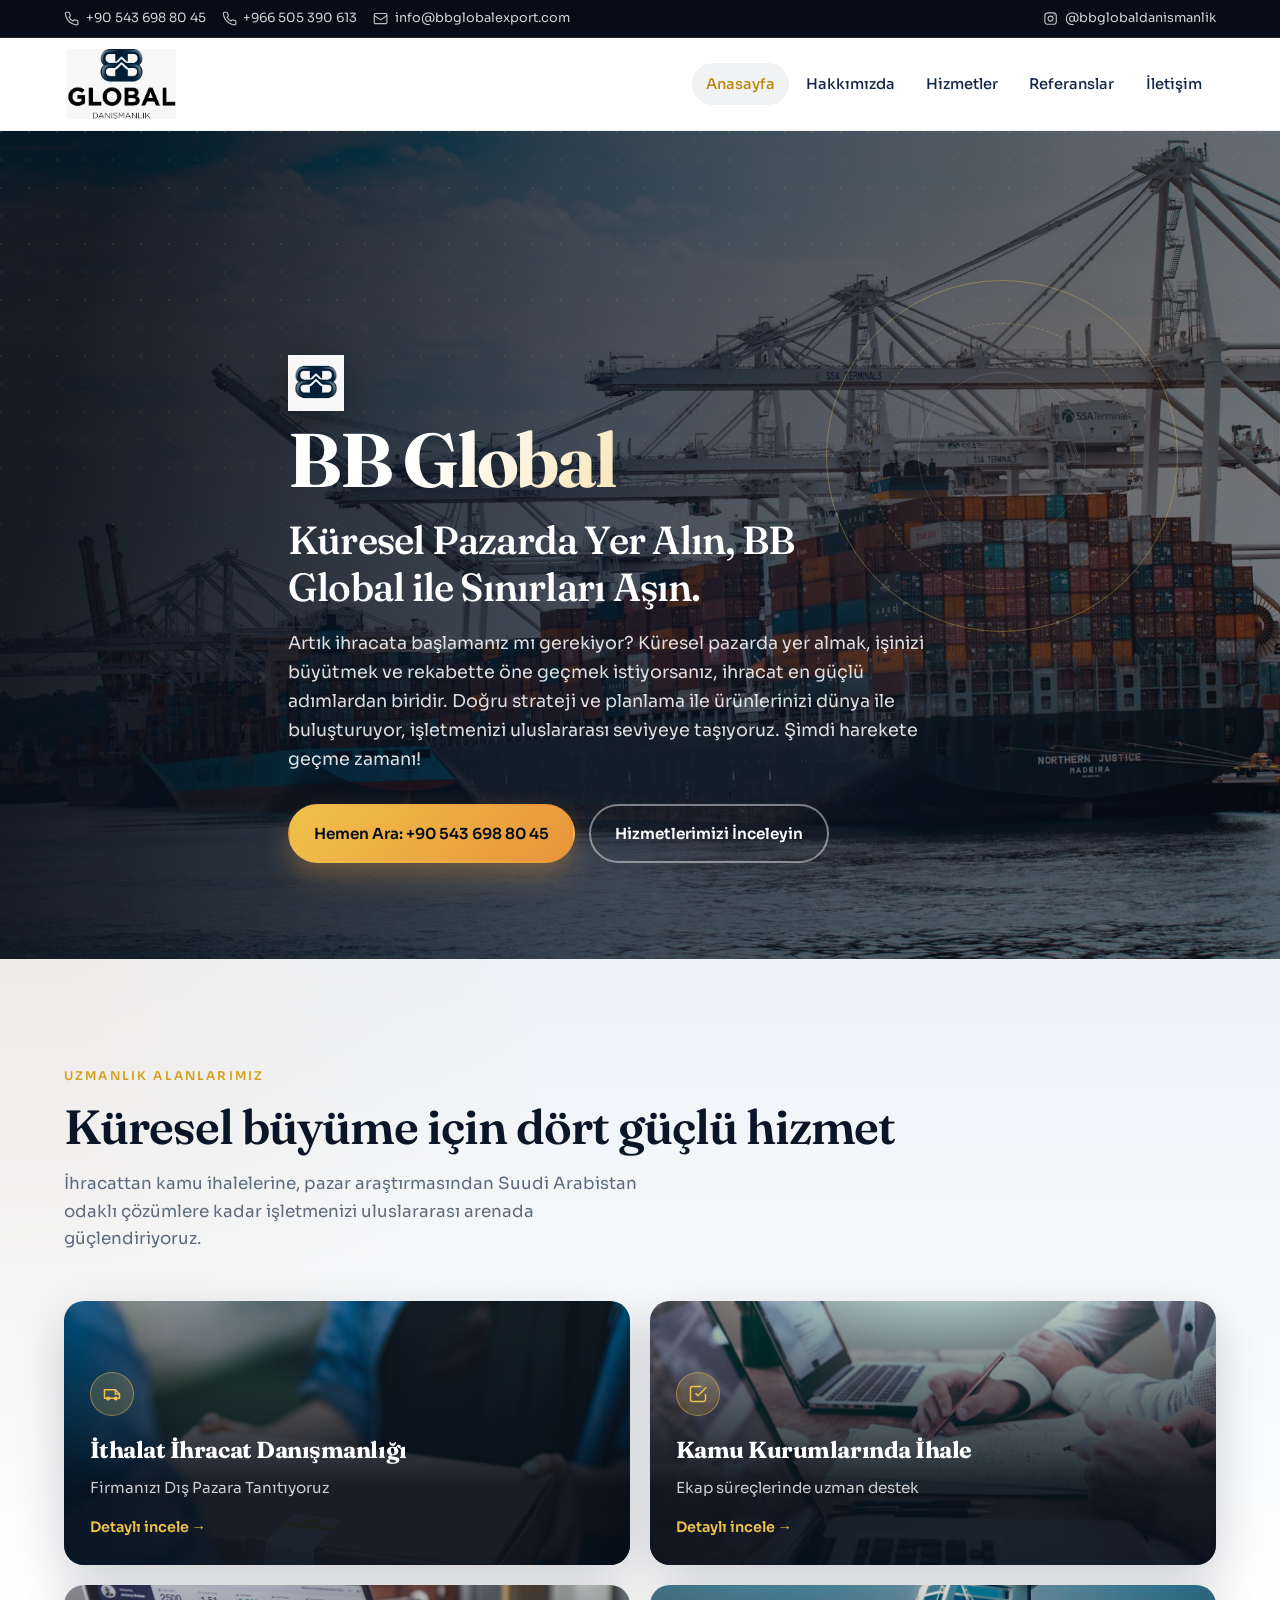
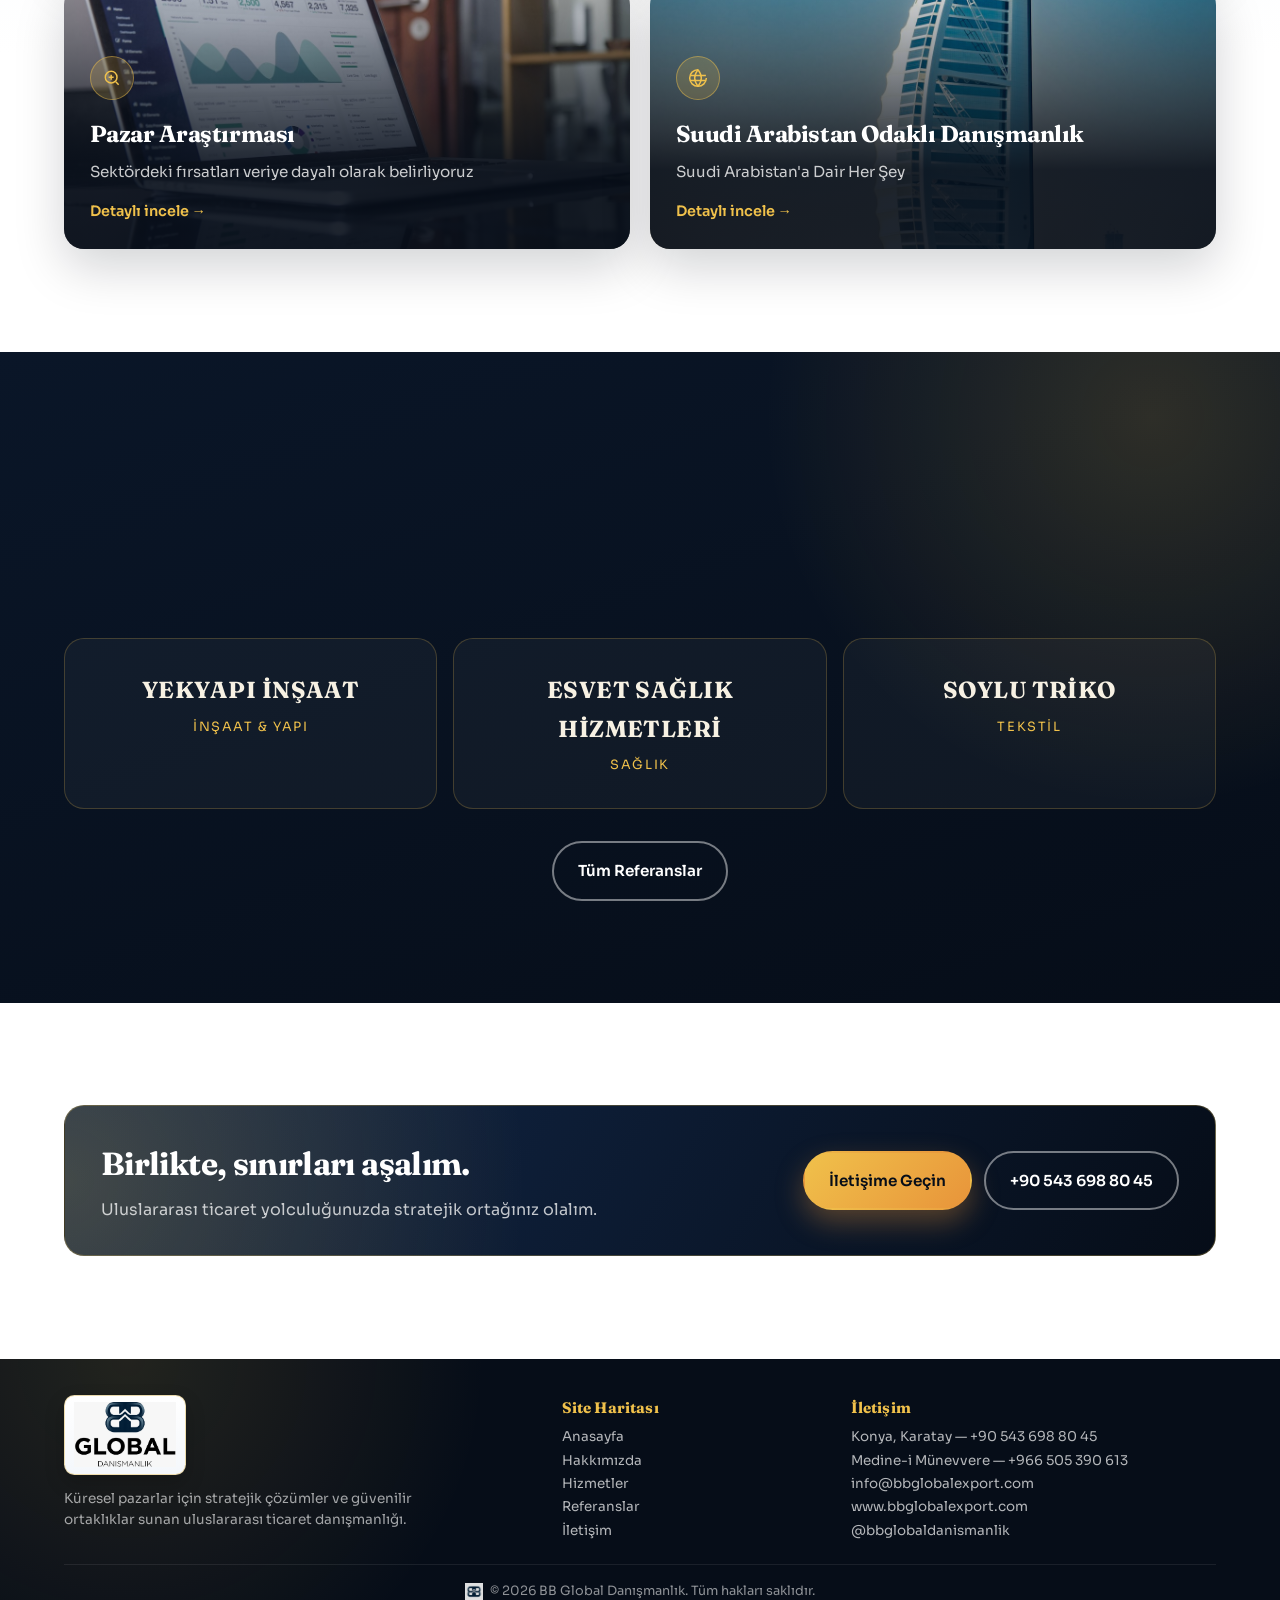
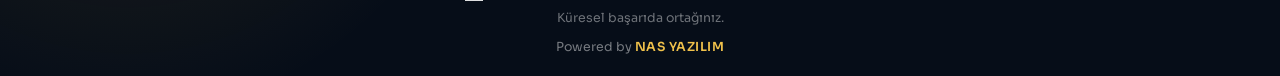
==== commit b11ec5d4: "Cursor ile yeni guncellemeler yapildi" ====
--- a/index.html
+++ b/index.html
@@ -18,7 +18,7 @@
       <div class="topbar__contacts">
         <a href="tel:+905436988045"><svg viewBox="0 0 24 24" fill="none" stroke="currentColor" stroke-width="1.8"><path d="M22 16.92v3a2 2 0 0 1-2.18 2 19.79 19.79 0 0 1-8.63-3.07 19.5 19.5 0 0 1-6-6A19.79 19.79 0 0 1 2.12 4.18 2 2 0 0 1 4.11 2h3a2 2 0 0 1 2 1.72c.13.96.36 1.9.7 2.81a2 2 0 0 1-.45 2.11L8.09 9.91a16 16 0 0 0 6 6l1.27-1.27a2 2 0 0 1 2.11-.45c.91.34 1.85.57 2.81.7A2 2 0 0 1 22 16.92z"/></svg>+90 543 698 80 45</a>
         <a href="tel:+966505390613" class="hide-sm"><svg viewBox="0 0 24 24" fill="none" stroke="currentColor" stroke-width="1.8"><path d="M22 16.92v3a2 2 0 0 1-2.18 2 19.79 19.79 0 0 1-8.63-3.07 19.5 19.5 0 0 1-6-6A19.79 19.79 0 0 1 2.12 4.18 2 2 0 0 1 4.11 2h3a2 2 0 0 1 2 1.72c.13.96.36 1.9.7 2.81a2 2 0 0 1-.45 2.11L8.09 9.91a16 16 0 0 0 6 6l1.27-1.27a2 2 0 0 1 2.11-.45c.91.34 1.85.57 2.81.7A2 2 0 0 1 22 16.92z"/></svg>+966 505 390 613</a>
-        <a href="mailto:info@bbglobalexport.com"><svg viewBox="0 0 24 24" fill="none" stroke="currentColor" stroke-width="1.8"><rect x="2" y="4" width="20" height="16" rx="2"/><path d="m22 7-10 7L2 7"/></svg><span class="hide-sm">info@bbglobalexport.com</span></a>
+        <a href="mailto:info@bbglobalexport.com"><svg viewBox="0 0 24 24" fill="none" stroke="currentColor" stroke-width="1.8"><rect x="2" y="4" width="20" height="16" rx="2"/><path d="m22 7-10 7L2 7"/></svg>info@bbglobalexport.com</a>
       </div>
       <div class="topbar__social">
         <a href="https://www.instagram.com/bbglobaldanismanlik" target="_blank" rel="noopener noreferrer"><svg viewBox="0 0 24 24" fill="none" stroke="currentColor" stroke-width="1.8"><rect x="3" y="3" width="18" height="18" rx="5"/><circle cx="12" cy="12" r="4"/><circle cx="17.5" cy="6.5" r="1" fill="currentColor" stroke="none"/></svg>@bbglobaldanismanlik</a>
@@ -185,8 +185,11 @@
       </div>
     </div>
     <div class="container footer-bottom">
-      <span class="footer-bottom__brand"><img src="logo2.png" alt="" width="22" height="22" /><span>© <span id="y"></span> BB Global Danışmanlık. Tüm hakları saklıdır.</span></span>
-      <span>Küresel başarıda ortağınız.</span>
+      <div class="footer-bottom__inner">
+        <p class="footer-copy"><img src="logo2.png" alt="" width="18" height="18" /><span>© <span id="y"></span> BB Global Danışmanlık. Tüm hakları saklıdır.</span></p>
+        <p class="footer-tagline">Küresel başarıda ortağınız.</p>
+        <p class="footer-powered">Powered by <a href="https://nas-yazilim.vercel.app/" target="_blank" rel="noopener noreferrer">NAS YAZILIM</a></p>
+      </div>
     </div>
   </footer>
   <script>document.getElementById("y").textContent = new Date().getFullYear();</script>
--- a/css/styles.css
+++ b/css/styles.css
@@ -119,8 +119,8 @@
   display: flex;
   flex-wrap: wrap;
   justify-content: space-between;
-  gap: 0.75rem 1.5rem;
-  padding: 0.55rem 0;
+  gap: 0.45rem 1.25rem;
+  padding: 0.5rem 0;
   align-items: center;
 }
 
@@ -128,7 +128,7 @@
 .topbar__social {
   display: flex;
   flex-wrap: wrap;
-  gap: 0.85rem 1.35rem;
+  gap: 0.55rem 1rem;
   align-items: center;
 }
 
@@ -137,6 +137,7 @@
   align-items: center;
   gap: 0.4rem;
   transition: color 0.25s var(--ease);
+  min-width: 0;
 }
 
 .topbar a:hover {
@@ -209,19 +210,19 @@
 
 /* Footer: dark navy — soft light plate so black wordmark stays readable */
 .site-footer .logo {
-  padding: 0.55rem 0.75rem;
+  padding: 0.4rem 0.55rem;
   background: linear-gradient(180deg, #ffffff 0%, #f4f7fb 100%);
   border: 1px solid rgba(212, 160, 23, 0.35);
-  box-shadow: 0 10px 28px rgba(0, 0, 0, 0.22);
+  box-shadow: 0 8px 20px rgba(0, 0, 0, 0.2);
 }
 
 .site-footer .logo:hover {
-  box-shadow: 0 12px 32px rgba(0, 0, 0, 0.28), 0 0 0 1px rgba(240, 193, 75, 0.35);
+  box-shadow: 0 10px 26px rgba(0, 0, 0, 0.26), 0 0 0 1px rgba(240, 193, 75, 0.35);
 }
 
 .site-footer .logo__img {
-  max-height: 5.25rem;
-  max-width: 11rem;
+  max-height: 4.1rem;
+  max-width: 9.25rem;
 }
 
 .nav {
@@ -1177,37 +1178,47 @@
     radial-gradient(circle at 10% 0%, rgba(240, 193, 75, 0.12), transparent 30%),
     var(--navy-950);
   color: rgba(255, 255, 255, 0.78);
-  padding-top: 3.5rem;
+  padding-top: 2.25rem;
 }
 
 .footer-grid {
   display: grid;
-  grid-template-columns: 1.3fr 0.8fr 1fr;
-  gap: 2rem;
-  padding-bottom: 2.5rem;
+  grid-template-columns: 1.35fr 0.75fr 1.05fr;
+  gap: 1.35rem 1.75rem;
+  padding-bottom: 1.5rem;
+  align-items: start;
 }
 
 .footer-brand p {
-  margin-top: 1.15rem;
-  max-width: 28rem;
+  margin-top: 0.75rem;
+  max-width: 26rem;
+  font-size: 0.85rem;
+  line-height: 1.55;
+  color: rgba(255, 255, 255, 0.62);
+}
+
+.footer-col h3 {
+  font-family: var(--font-display);
+  color: var(--gold-400);
   font-size: 0.95rem;
-  color: rgba(255, 255, 255, 0.68);
-}
-
-.footer-col h3 {
-  font-family: var(--font-display);
-  color: var(--gold-400);
-  font-size: 1.1rem;
-  margin-bottom: 1rem;
+  margin-bottom: 0.55rem;
+  letter-spacing: 0.01em;
 }
 
 .footer-col ul {
   display: grid;
-  gap: 0.55rem;
+  gap: 0.28rem;
+}
+
+.footer-col li {
+  font-size: 0.84rem;
+  line-height: 1.4;
+  color: rgba(255, 255, 255, 0.7);
 }
 
 .footer-col a {
   transition: color 0.25s var(--ease);
+  color: inherit;
 }
 
 .footer-col a:hover {
@@ -1216,27 +1227,59 @@
 
 .footer-bottom {
   border-top: 1px solid rgba(255, 255, 255, 0.08);
-  padding: 1.15rem 0;
+  padding: 1rem 0 1.15rem;
+  font-size: 0.8rem;
+  color: rgba(255, 255, 255, 0.5);
+}
+
+.footer-bottom__inner {
   display: flex;
-  flex-wrap: wrap;
-  justify-content: space-between;
+  flex-direction: column;
   align-items: center;
-  gap: 0.75rem;
-  font-size: 0.85rem;
-  color: rgba(255, 255, 255, 0.5);
-}
-
-.footer-bottom__brand {
+  text-align: center;
+  gap: 0.35rem;
+}
+
+.footer-copy {
   display: inline-flex;
   align-items: center;
-  gap: 0.55rem;
-}
-
-.footer-bottom__brand img {
-  width: 1.35rem;
-  height: 1.35rem;
+  justify-content: center;
+  flex-wrap: nowrap;
+  gap: 0.45rem;
+  white-space: nowrap;
+  margin: 0;
+  color: rgba(255, 255, 255, 0.55);
+}
+
+.footer-copy img {
+  width: 1.1rem;
+  height: 1.1rem;
   object-fit: contain;
+  flex-shrink: 0;
   opacity: 0.9;
+}
+
+.footer-tagline {
+  margin: 0;
+  color: rgba(255, 255, 255, 0.42);
+  font-size: 0.78rem;
+}
+
+.footer-powered {
+  margin: 0.15rem 0 0;
+  font-size: 0.78rem;
+  color: rgba(255, 255, 255, 0.45);
+}
+
+.footer-powered a {
+  color: var(--gold-400);
+  font-weight: 600;
+  letter-spacing: 0.04em;
+  transition: color 0.25s var(--ease);
+}
+
+.footer-powered a:hover {
+  color: #ffe08a;
 }
 
 /* Reveal animations */
@@ -1320,7 +1363,6 @@
   .ref-strip,
   .ref-list,
   .values,
-  .footer-grid,
   .about-grid,
   .offices-grid,
   .channels,
@@ -1328,6 +1370,24 @@
     grid-template-columns: 1fr;
   }
 
+  .footer-grid {
+    grid-template-columns: 1fr 1fr;
+    gap: 1.1rem 1.25rem;
+    padding-bottom: 1.15rem;
+  }
+
+  .footer-brand {
+    grid-column: 1 / -1;
+  }
+
+  .site-footer {
+    padding-top: 1.85rem;
+  }
+
+  .site-footer .logo__img {
+    max-height: 4.25rem;
+  }
+
   .detail-block:nth-child(even) .detail-block__media {
     order: 0;
   }
@@ -1347,6 +1407,20 @@
     display: none !important;
   }
 
+  .topbar {
+    font-size: 0.72rem;
+  }
+
+  .topbar__inner {
+    gap: 0.4rem 0.75rem;
+    padding: 0.45rem 0;
+  }
+
+  .topbar__contacts,
+  .topbar__social {
+    gap: 0.45rem 0.75rem;
+  }
+
   .site-header__inner {
     min-height: 4.75rem;
   }
@@ -1357,12 +1431,38 @@
   }
 
   .site-footer .logo {
-    padding: 0.45rem 0.6rem;
+    padding: 0.4rem 0.55rem;
   }
 
   .site-footer .logo__img {
-    max-height: 4.5rem;
-    max-width: 9.5rem;
+    max-height: 3.85rem;
+    max-width: 8.5rem;
+  }
+
+  .footer-grid {
+    gap: 0.95rem 1rem;
+  }
+
+  .footer-col h3 {
+    font-size: 0.88rem;
+    margin-bottom: 0.4rem;
+  }
+
+  .footer-col li {
+    font-size: 0.78rem;
+  }
+
+  .footer-brand p {
+    font-size: 0.8rem;
+    margin-top: 0.55rem;
+  }
+
+  .footer-copy {
+    white-space: normal;
+    flex-wrap: wrap;
+    font-size: 0.74rem;
+    line-height: 1.35;
+    max-width: 22rem;
   }
 
   .service-grid {
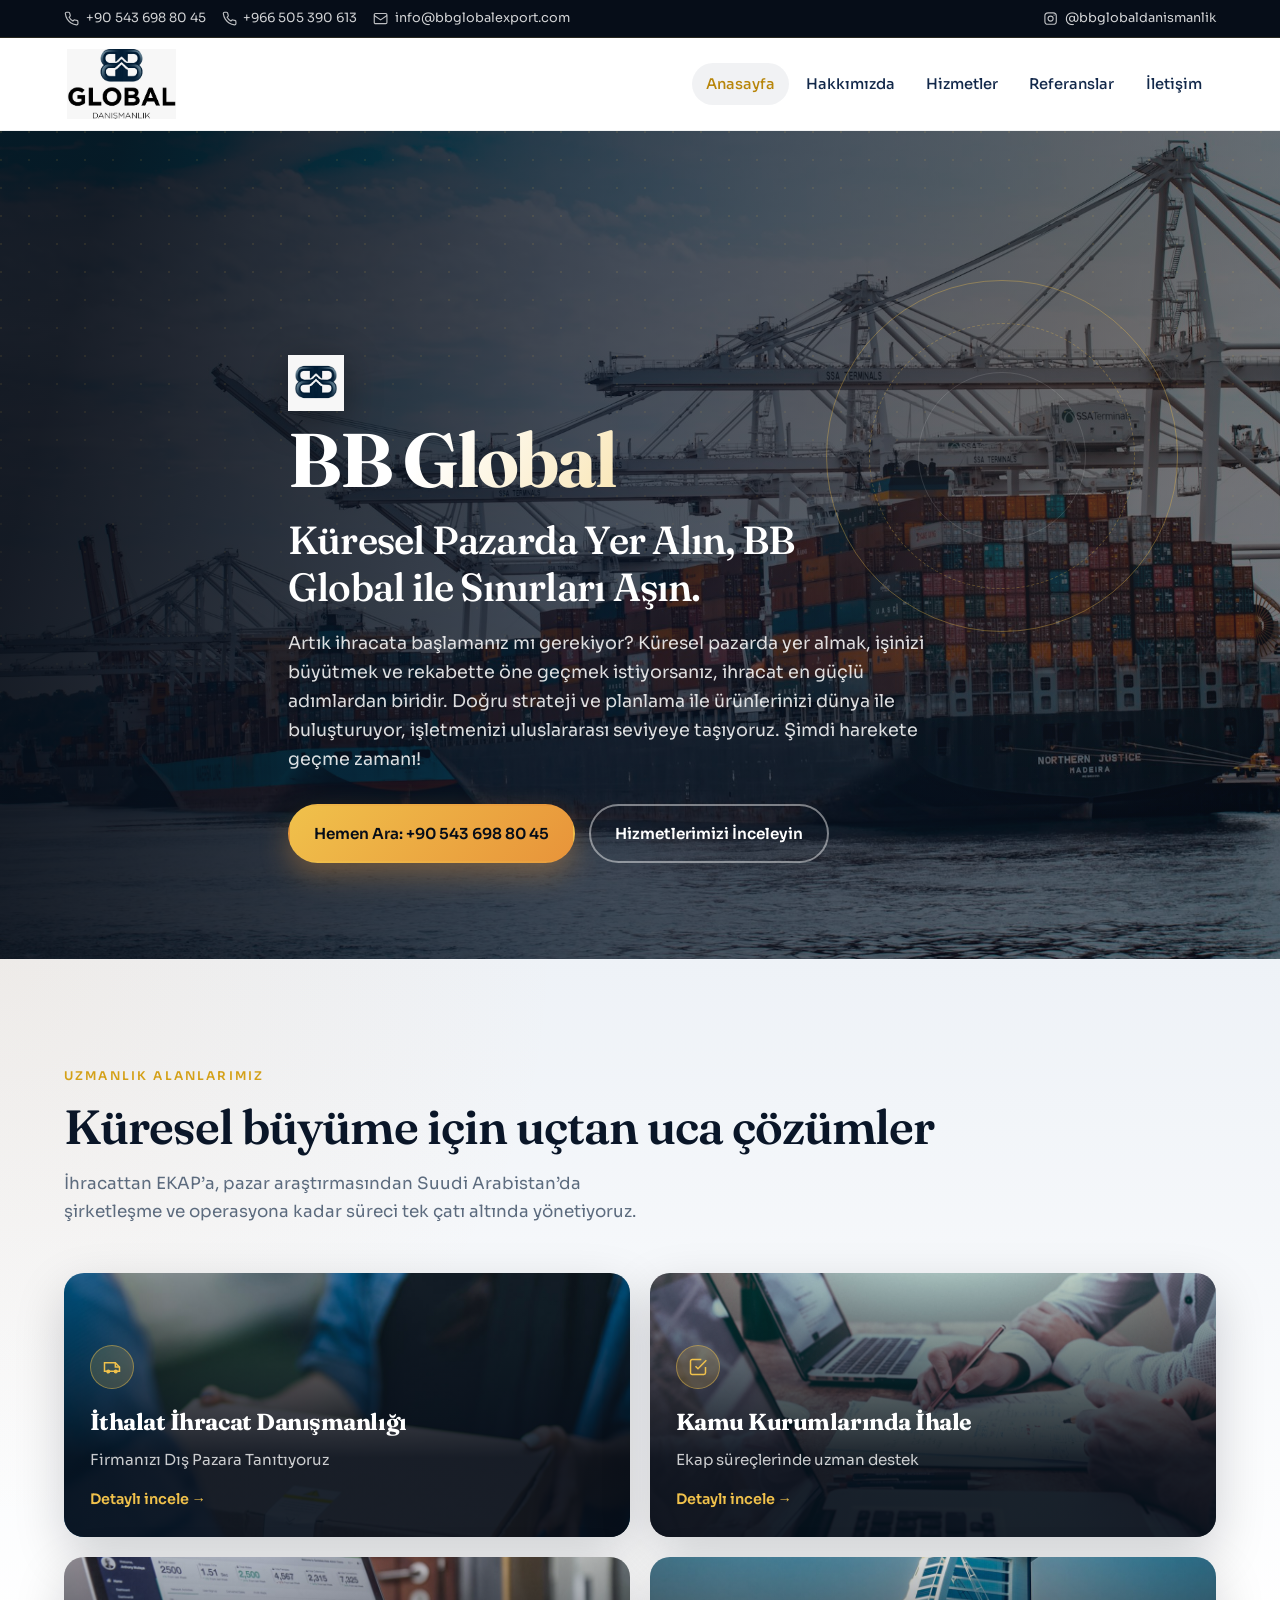
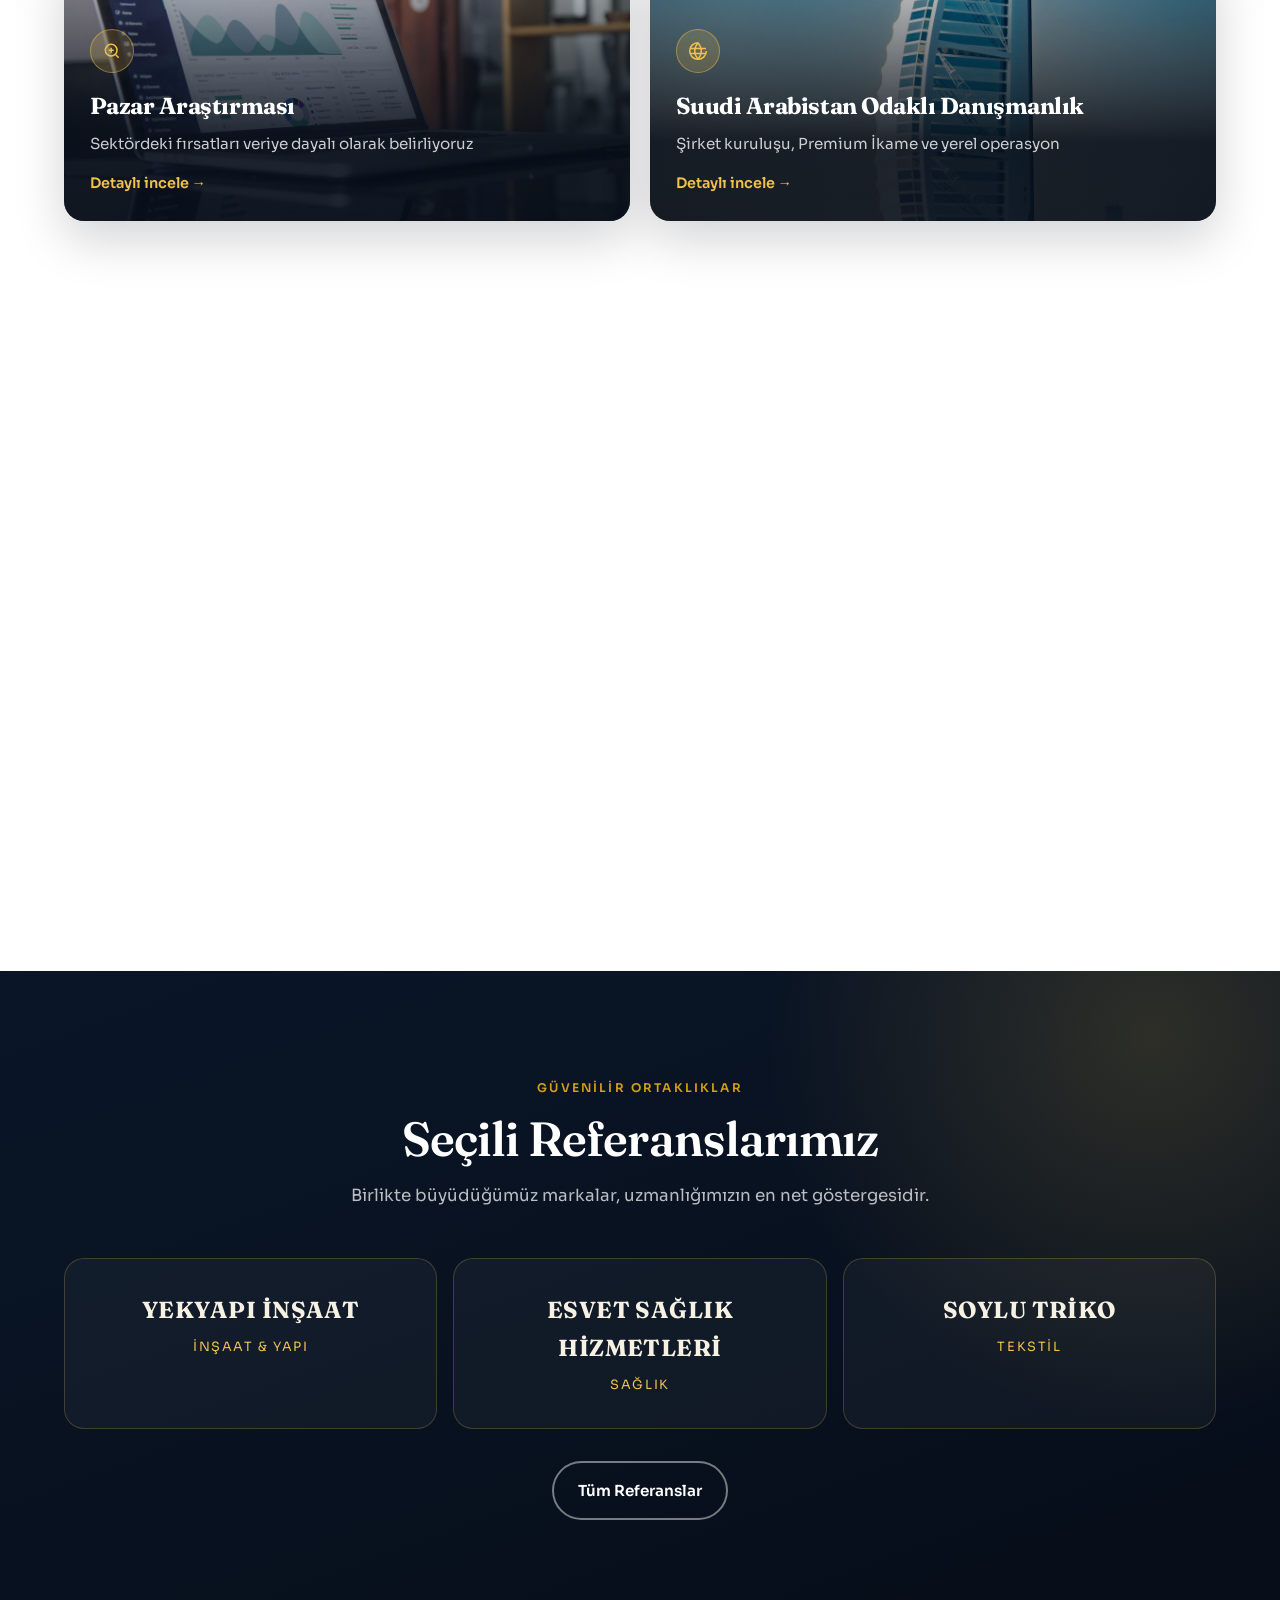
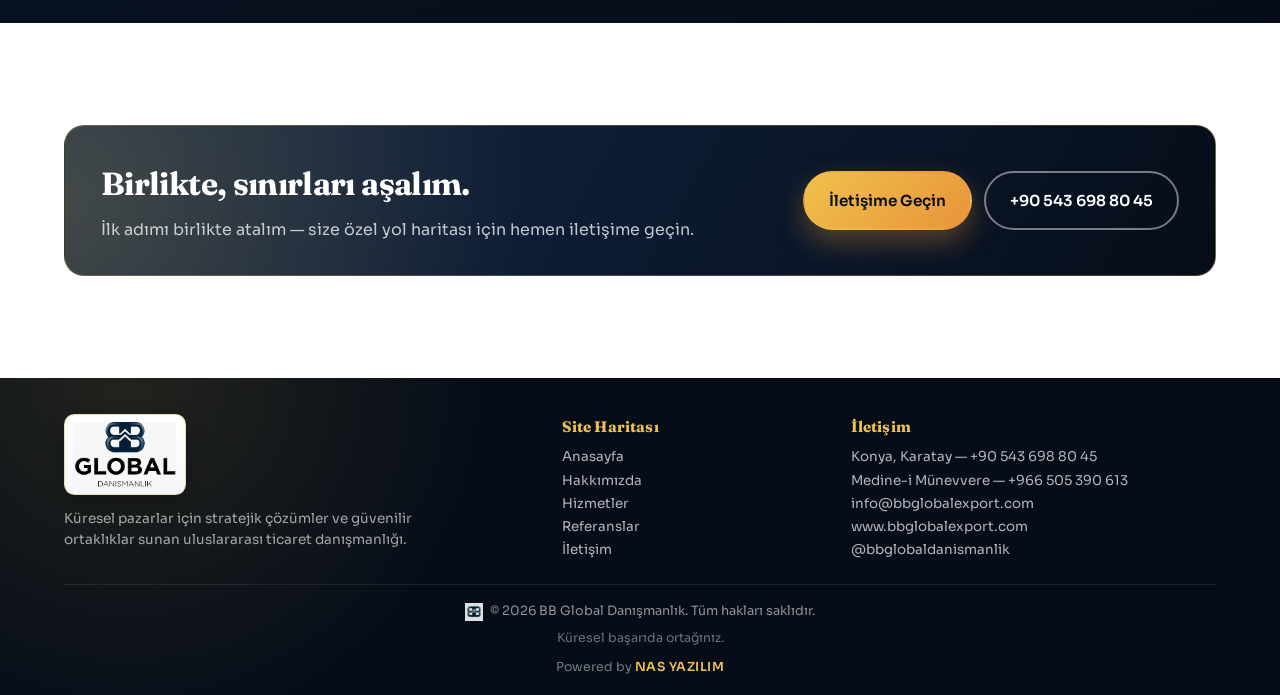
==== commit fc6537a5: "İçerikler dökümanlara göre güncellendi" ====
--- a/index.html
+++ b/index.html
@@ -66,8 +66,8 @@
       <div class="container">
         <div class="section__head reveal">
           <span class="eyebrow">Uzmanlık Alanlarımız</span>
-          <h2 class="section-title">Küresel büyüme için dört güçlü hizmet</h2>
-          <p class="section-lead">İhracattan kamu ihalelerine, pazar araştırmasından Suudi Arabistan odaklı çözümlere kadar işletmenizi uluslararası arenada güçlendiriyoruz.</p>
+          <h2 class="section-title">Küresel büyüme için uçtan uca çözümler</h2>
+          <p class="section-lead">İhracattan EKAP’a, pazar araştırmasından Suudi Arabistan’da şirketleşme ve operasyona kadar süreci tek çatı altında yönetiyoruz.</p>
         </div>
         <div class="service-grid">
           <a class="service-panel reveal" href="hizmetler.html#ithalat-ihracat">
@@ -107,9 +107,36 @@
               <svg viewBox="0 0 24 24"><path d="M12 2a10 10 0 1 0 10 10"/><path d="M12 2c2.5 3.5 4 7 4 10s-1.5 6.5-4 10"/><path d="M12 2C9.5 5.5 8 9 8 12s1.5 6.5 4 10"/><path d="M2.5 9h19M2.5 15h19"/></svg>
             </div>
             <h3>Suudi Arabistan Odaklı Danışmanlık</h3>
-            <p>Suudi Arabistan'a Dair Her Şey</p>
-            <span class="service-panel__link">Detaylı incele →</span>
-          </a>
+            <p>Şirket kuruluşu, Premium İkame ve yerel operasyon</p>
+            <span class="service-panel__link">Detaylı incele →</span>
+          </a>
+        </div>
+      </div>
+    </section>
+
+    <section class="section">
+      <div class="container">
+        <div class="section__head section__head--center reveal">
+          <span class="eyebrow">Neden BB Global?</span>
+          <h2 class="section-title">Tek hizmet değil, süreç yönetimi</h2>
+          <p class="section-lead">Konya ve Medine-i Münevvere’deki yerel varlığımızla; planlar, uygular ve takip ederiz.</p>
+        </div>
+        <div class="why-grid reveal">
+          <article class="why-item">
+            <h3>Sahada aktifiz</h3>
+            <p>Uzaktan tavsiye değil; yerinde koordinasyon, müşteri görüşmesi ve operasyon desteği sunarız.</p>
+          </article>
+          <article class="why-item">
+            <h3>Tek koordinasyon</h3>
+            <p>Kuruluş, resmî süreç, satış ve lojistik için ayrı ayrı firmalarla uğraşmanıza gerek kalmaz.</p>
+          </article>
+          <article class="why-item">
+            <h3>Size özel yol haritası</h3>
+            <p>Hazır paket dayatmayız. Firmanızın hedefine göre en doğru giriş modelini birlikte seçeriz.</p>
+          </article>
+        </div>
+        <div style="text-align:center;margin-top:1.75rem" class="reveal">
+          <a class="btn btn--navy" href="hakkimizda.html">Kurumsal yaklaşımımızı inceleyin</a>
         </div>
       </div>
     </section>
@@ -146,7 +173,7 @@
         <div class="cta-band reveal">
           <div>
             <h2>Birlikte, sınırları aşalım.</h2>
-            <p>Uluslararası ticaret yolculuğunuzda stratejik ortağınız olalım.</p>
+            <p>İlk adımı birlikte atalım — size özel yol haritası için hemen iletişime geçin.</p>
           </div>
           <div style="display:flex;flex-wrap:wrap;gap:.75rem">
             <a class="btn btn--gold" href="iletisim.html">İletişime Geçin</a>
--- a/css/styles.css
+++ b/css/styles.css
@@ -1282,6 +1282,311 @@
   color: #ffe08a;
 }
 
+/* Content helpers — services / about enrichment */
+.prose-block {
+  margin-top: 1rem;
+}
+
+.prose-block h3 {
+  font-family: var(--font-display);
+  font-size: 1.15rem;
+  color: var(--navy-900);
+  margin: 1.15rem 0 0.45rem;
+  letter-spacing: -0.01em;
+}
+
+.detail-block--featured .prose-block h3 {
+  color: var(--gold-400);
+}
+
+.prose-block p {
+  color: var(--muted);
+  margin-bottom: 0.75rem;
+}
+
+.detail-block--featured .prose-block p {
+  color: rgba(255, 255, 255, 0.78);
+}
+
+.check-grid {
+  display: grid;
+  grid-template-columns: 1fr 1fr;
+  gap: 0.55rem 1.25rem;
+  margin: 0.85rem 0 0.35rem;
+}
+
+.check-grid li {
+  position: relative;
+  padding-left: 1.2rem;
+  font-size: 0.92rem;
+  color: var(--ink);
+}
+
+.detail-block--featured .check-grid li {
+  color: rgba(255, 255, 255, 0.9);
+}
+
+.check-grid li::before {
+  content: "";
+  position: absolute;
+  left: 0;
+  top: 0.5rem;
+  width: 0.45rem;
+  height: 0.45rem;
+  border-radius: 50%;
+  background: linear-gradient(135deg, var(--gold-400), var(--accent));
+}
+
+.process-track {
+  display: grid;
+  grid-template-columns: repeat(4, 1fr);
+  gap: 0.85rem;
+  margin-top: 1.75rem;
+}
+
+.process-step {
+  padding: 1.15rem 1rem;
+  border-radius: var(--radius-sm);
+  background: var(--white);
+  border: 1px solid rgba(18, 40, 74, 0.08);
+  box-shadow: 0 10px 28px rgba(6, 13, 24, 0.05);
+  transition: transform 0.3s var(--ease), border-color 0.3s;
+}
+
+.process-step:hover {
+  transform: translateY(-3px);
+  border-color: rgba(212, 160, 23, 0.4);
+}
+
+.process-step__num {
+  display: inline-flex;
+  align-items: center;
+  justify-content: center;
+  min-width: 1.85rem;
+  height: 1.85rem;
+  border-radius: 999px;
+  background: rgba(18, 40, 74, 0.07);
+  border: 1px solid rgba(212, 160, 23, 0.35);
+  color: var(--gold-600);
+  font-size: 0.78rem;
+  font-weight: 700;
+  margin-bottom: 0.65rem;
+}
+
+.process-step h3 {
+  font-family: var(--font-display);
+  font-size: 1.05rem;
+  color: var(--navy-900);
+  margin-bottom: 0.35rem;
+}
+
+.process-step p {
+  font-size: 0.88rem;
+  color: var(--muted);
+  line-height: 1.5;
+}
+
+.accordion {
+  display: grid;
+  gap: 0.65rem;
+  margin-top: 1.35rem;
+}
+
+.accordion__item {
+  border-radius: var(--radius-sm);
+  border: 1px solid rgba(255, 255, 255, 0.12);
+  background: rgba(255, 255, 255, 0.04);
+  overflow: hidden;
+}
+
+.accordion__btn {
+  width: 100%;
+  display: flex;
+  align-items: center;
+  justify-content: space-between;
+  gap: 1rem;
+  text-align: left;
+  padding: 1rem 1.15rem;
+  background: transparent;
+  border: 0;
+  color: var(--white);
+  font-family: var(--font-body);
+  font-size: 0.98rem;
+  font-weight: 600;
+  cursor: pointer;
+  transition: background 0.25s var(--ease);
+}
+
+.accordion__btn:hover {
+  background: rgba(240, 193, 75, 0.08);
+}
+
+.accordion__btn span {
+  flex: 1;
+}
+
+.accordion__icon {
+  width: 1.5rem;
+  height: 1.5rem;
+  border-radius: 50%;
+  border: 1px solid rgba(240, 193, 75, 0.45);
+  display: grid;
+  place-items: center;
+  color: var(--gold-400);
+  flex-shrink: 0;
+  transition: transform 0.25s var(--ease);
+}
+
+.accordion__icon::before {
+  content: "+";
+  font-size: 1.05rem;
+  line-height: 1;
+}
+
+.accordion__item.is-open .accordion__icon {
+  transform: rotate(45deg);
+  background: rgba(240, 193, 75, 0.15);
+}
+
+.accordion__panel {
+  display: none;
+  padding: 0 1.15rem 1.15rem;
+  color: rgba(255, 255, 255, 0.78);
+  font-size: 0.92rem;
+}
+
+.accordion__item.is-open .accordion__panel {
+  display: block;
+}
+
+.accordion__panel ul {
+  display: grid;
+  gap: 0.4rem;
+  margin-top: 0.65rem;
+}
+
+.accordion__panel li {
+  position: relative;
+  padding-left: 1.1rem;
+  color: rgba(255, 255, 255, 0.88);
+}
+
+.accordion__panel li::before {
+  content: "";
+  position: absolute;
+  left: 0;
+  top: 0.5rem;
+  width: 0.4rem;
+  height: 0.4rem;
+  border-radius: 50%;
+  background: var(--gold-400);
+}
+
+.model-grid {
+  display: grid;
+  grid-template-columns: repeat(3, 1fr);
+  gap: 1rem;
+  margin-top: 1.5rem;
+}
+
+.model-card {
+  padding: 1.35rem 1.2rem;
+  border-radius: var(--radius);
+  background: var(--white);
+  border: 1px solid rgba(18, 40, 74, 0.08);
+  box-shadow: 0 12px 32px rgba(6, 13, 24, 0.05);
+}
+
+.model-card h3 {
+  font-family: var(--font-display);
+  font-size: 1.15rem;
+  color: var(--navy-900);
+  margin-bottom: 0.45rem;
+}
+
+.model-card p {
+  color: var(--muted);
+  font-size: 0.92rem;
+  margin-bottom: 0.75rem;
+}
+
+.model-card ul {
+  display: grid;
+  gap: 0.4rem;
+}
+
+.model-card li {
+  position: relative;
+  padding-left: 1.1rem;
+  font-size: 0.88rem;
+  color: var(--ink);
+}
+
+.model-card li::before {
+  content: "";
+  position: absolute;
+  left: 0;
+  top: 0.5rem;
+  width: 0.4rem;
+  height: 0.4rem;
+  border-radius: 50%;
+  background: linear-gradient(135deg, var(--gold-400), var(--accent));
+}
+
+.quote-panel {
+  margin-top: 2rem;
+  padding: clamp(1.5rem, 3vw, 2.25rem);
+  border-radius: var(--radius);
+  background:
+    radial-gradient(circle at 100% 0%, rgba(240, 193, 75, 0.14), transparent 40%),
+    linear-gradient(145deg, var(--navy-900), var(--navy-950));
+  color: var(--white);
+  border: 1px solid rgba(240, 193, 75, 0.25);
+}
+
+.quote-panel p {
+  font-family: var(--font-display);
+  font-size: clamp(1.15rem, 2.2vw, 1.45rem);
+  line-height: 1.45;
+  letter-spacing: -0.01em;
+  color: rgba(255, 255, 255, 0.92);
+}
+
+.quote-panel cite {
+  display: block;
+  margin-top: 1rem;
+  font-style: normal;
+  font-size: 0.88rem;
+  color: var(--gold-400);
+  letter-spacing: 0.04em;
+}
+
+.why-grid {
+  display: grid;
+  grid-template-columns: repeat(3, 1fr);
+  gap: 0.9rem;
+  margin-top: 1.5rem;
+}
+
+.why-item {
+  padding: 1.15rem 1.1rem;
+  border-radius: var(--radius-sm);
+  background: rgba(255, 255, 255, 0.72);
+  border: 1px solid rgba(18, 40, 74, 0.08);
+}
+
+.why-item h3 {
+  font-family: var(--font-display);
+  font-size: 1.05rem;
+  color: var(--navy-900);
+  margin-bottom: 0.35rem;
+}
+
+.why-item p {
+  font-size: 0.9rem;
+  color: var(--muted);
+}
+
 /* Reveal animations */
 .reveal {
   opacity: 0;
@@ -1366,7 +1671,11 @@
   .about-grid,
   .offices-grid,
   .channels,
-  .detail-block {
+  .detail-block,
+  .process-track,
+  .model-grid,
+  .why-grid,
+  .check-grid {
     grid-template-columns: 1fr;
   }
 
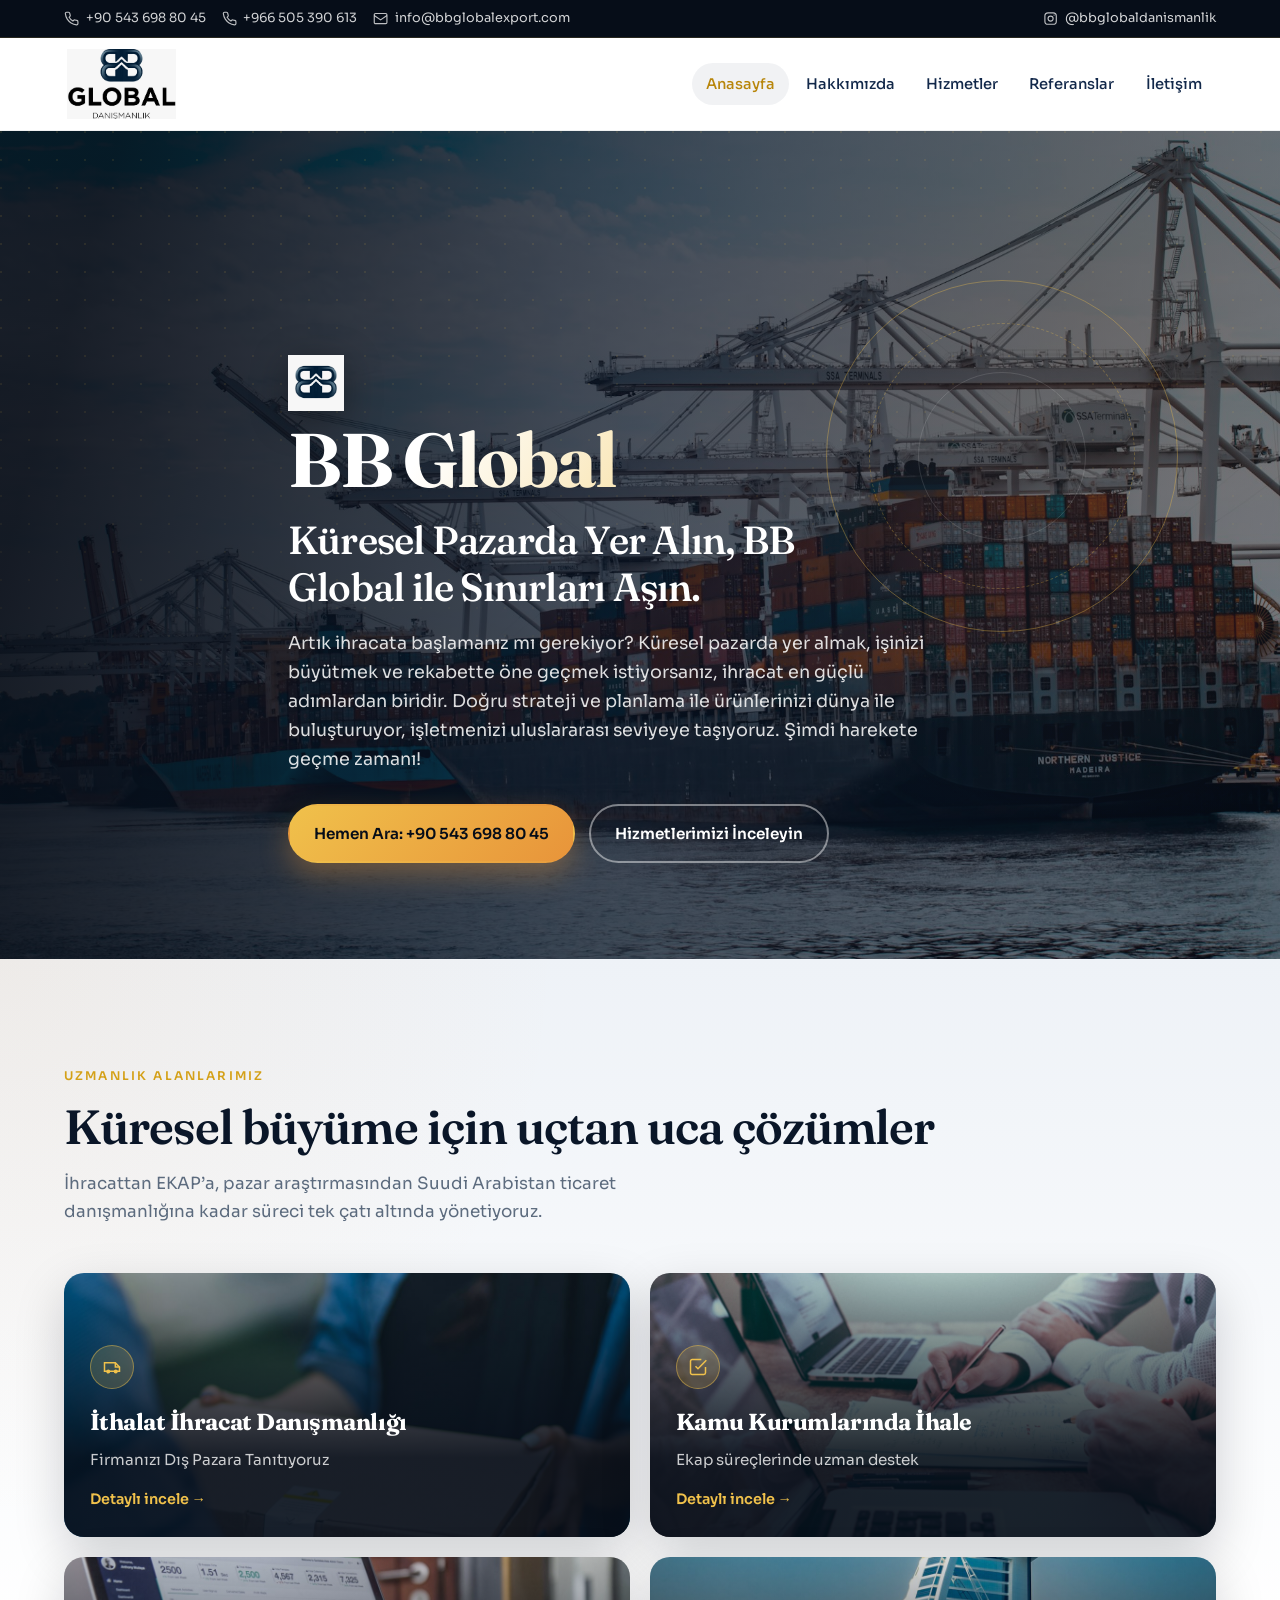
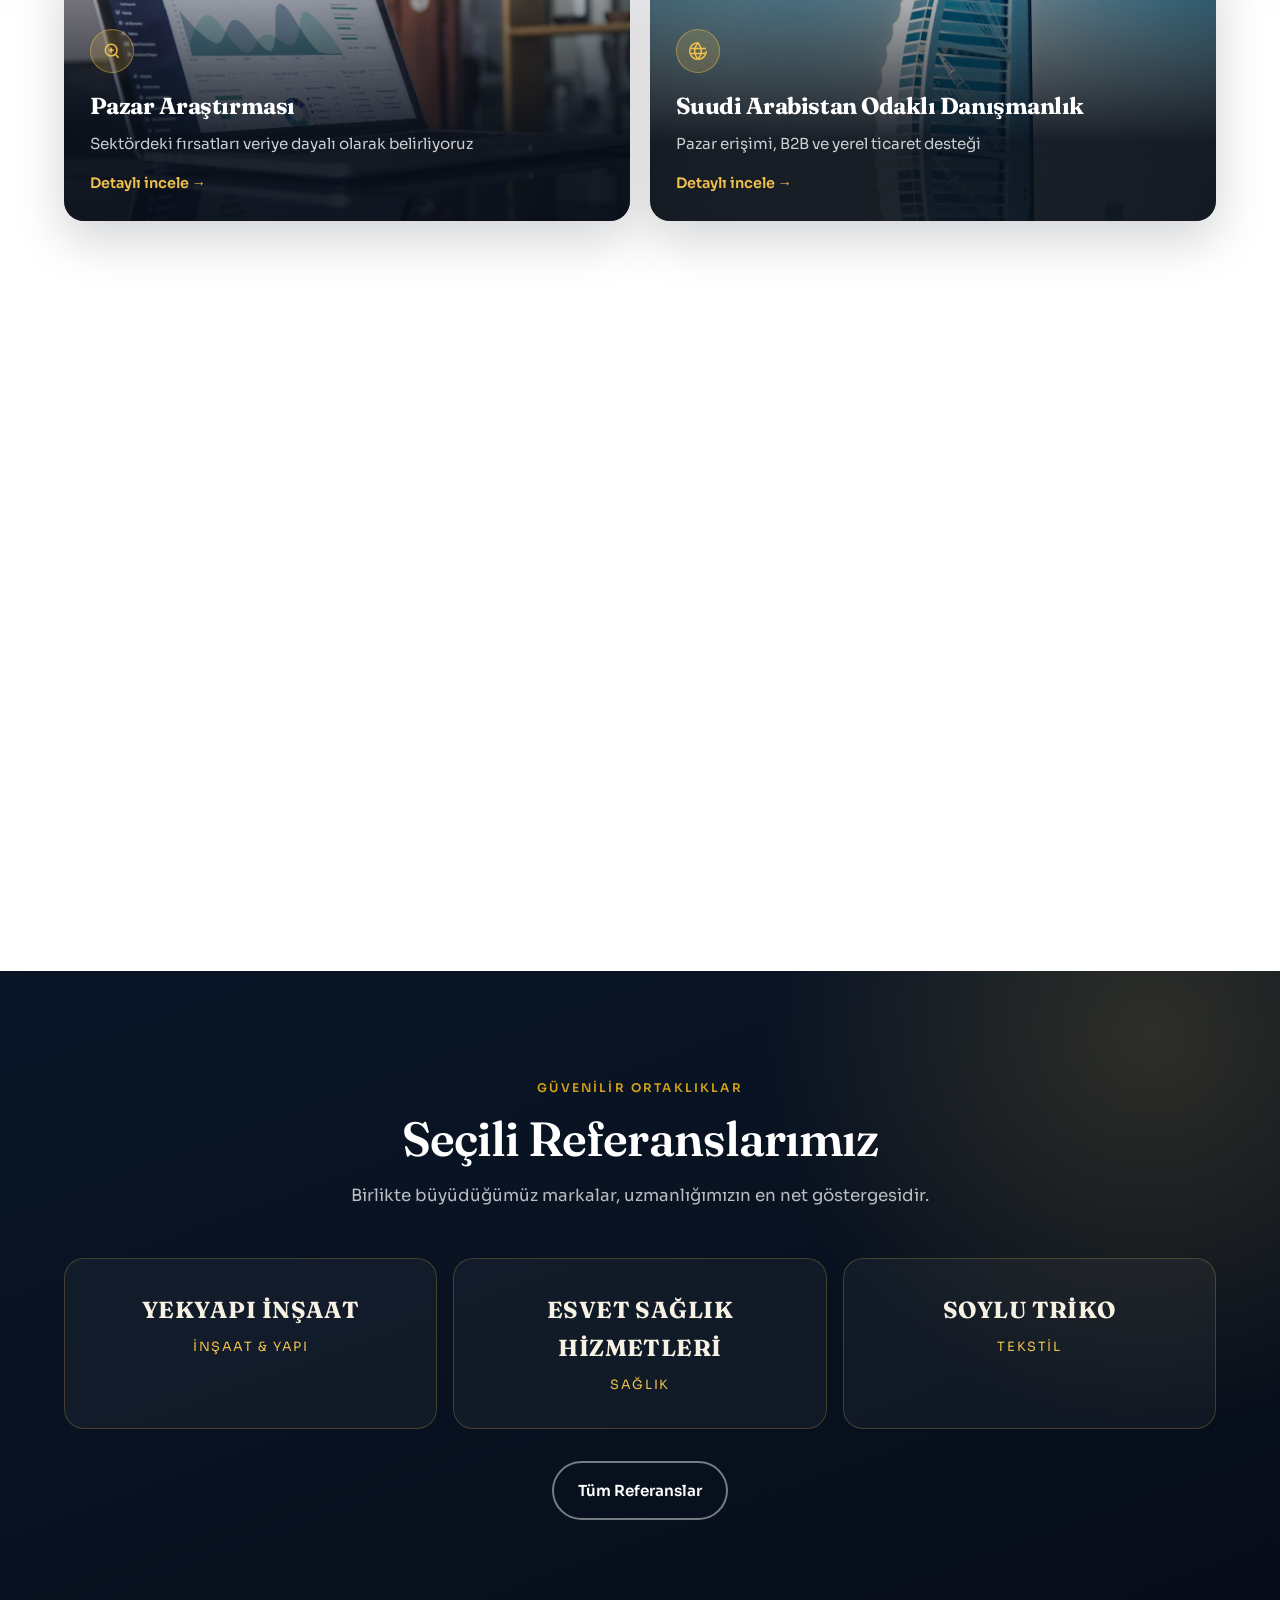
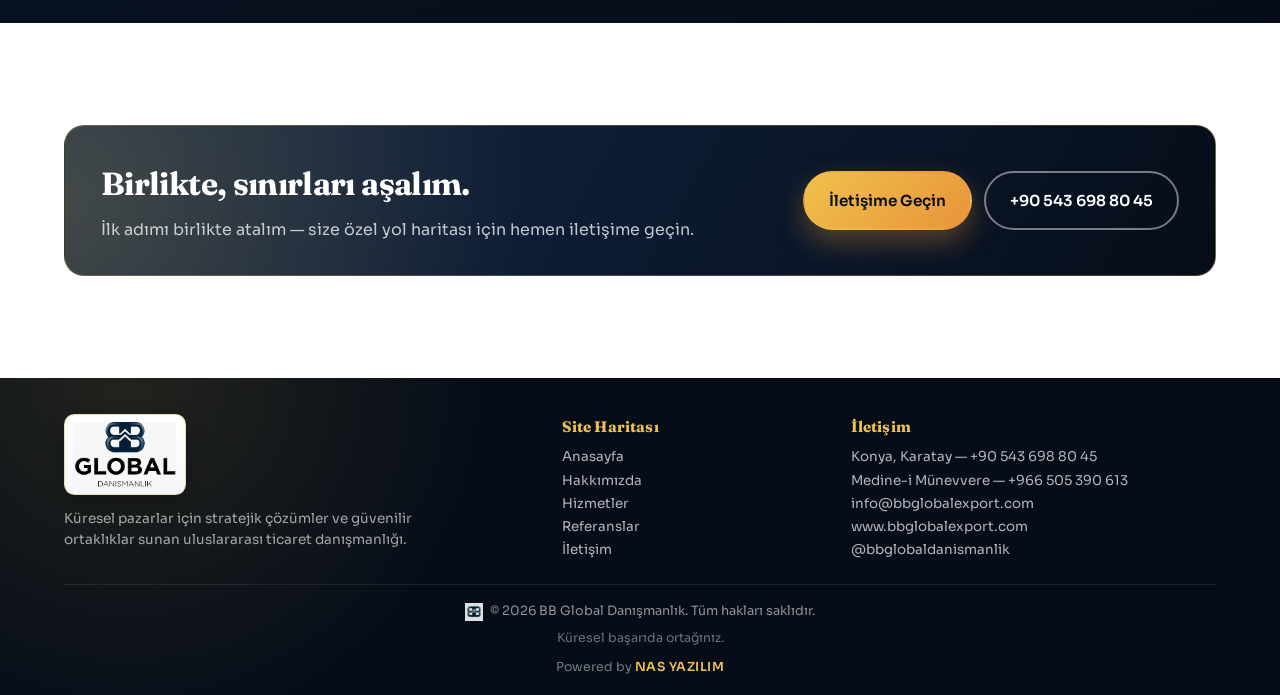
==== commit cdff15e6: "Istenmeyen icerikler kaldirildi" ====
--- a/index.html
+++ b/index.html
@@ -67,7 +67,7 @@
         <div class="section__head reveal">
           <span class="eyebrow">Uzmanlık Alanlarımız</span>
           <h2 class="section-title">Küresel büyüme için uçtan uca çözümler</h2>
-          <p class="section-lead">İhracattan EKAP’a, pazar araştırmasından Suudi Arabistan’da şirketleşme ve operasyona kadar süreci tek çatı altında yönetiyoruz.</p>
+          <p class="section-lead">İhracattan EKAP’a, pazar araştırmasından Suudi Arabistan ticaret danışmanlığına kadar süreci tek çatı altında yönetiyoruz.</p>
         </div>
         <div class="service-grid">
           <a class="service-panel reveal" href="hizmetler.html#ithalat-ihracat">
@@ -107,7 +107,7 @@
               <svg viewBox="0 0 24 24"><path d="M12 2a10 10 0 1 0 10 10"/><path d="M12 2c2.5 3.5 4 7 4 10s-1.5 6.5-4 10"/><path d="M12 2C9.5 5.5 8 9 8 12s1.5 6.5 4 10"/><path d="M2.5 9h19M2.5 15h19"/></svg>
             </div>
             <h3>Suudi Arabistan Odaklı Danışmanlık</h3>
-            <p>Şirket kuruluşu, Premium İkame ve yerel operasyon</p>
+            <p>Pazar erişimi, B2B ve yerel ticaret desteği</p>
             <span class="service-panel__link">Detaylı incele →</span>
           </a>
         </div>
@@ -128,7 +128,7 @@
           </article>
           <article class="why-item">
             <h3>Tek koordinasyon</h3>
-            <p>Kuruluş, resmî süreç, satış ve lojistik için ayrı ayrı firmalarla uğraşmanıza gerek kalmaz.</p>
+            <p>Pazar araştırması, satış geliştirme ve lojistik için ayrı ayrı firmalarla uğraşmanıza gerek kalmaz.</p>
           </article>
           <article class="why-item">
             <h3>Size özel yol haritası</h3>
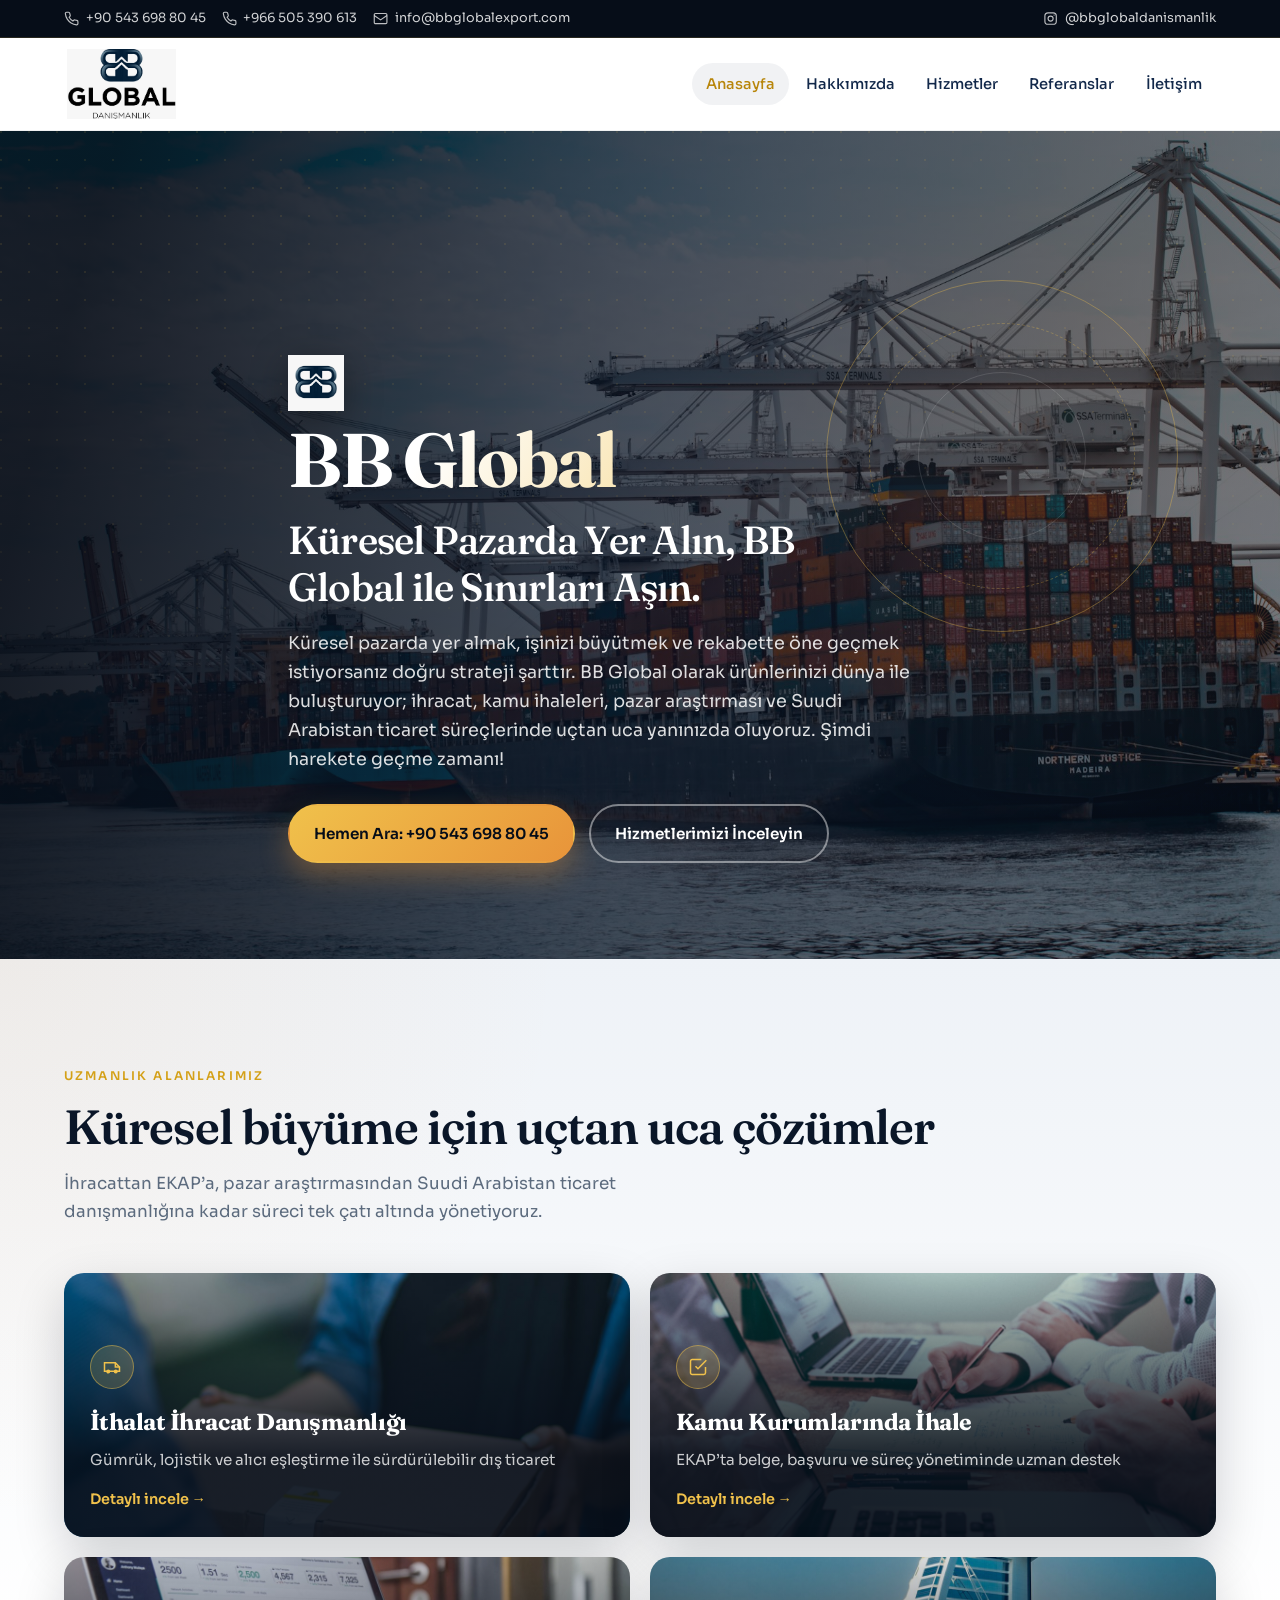
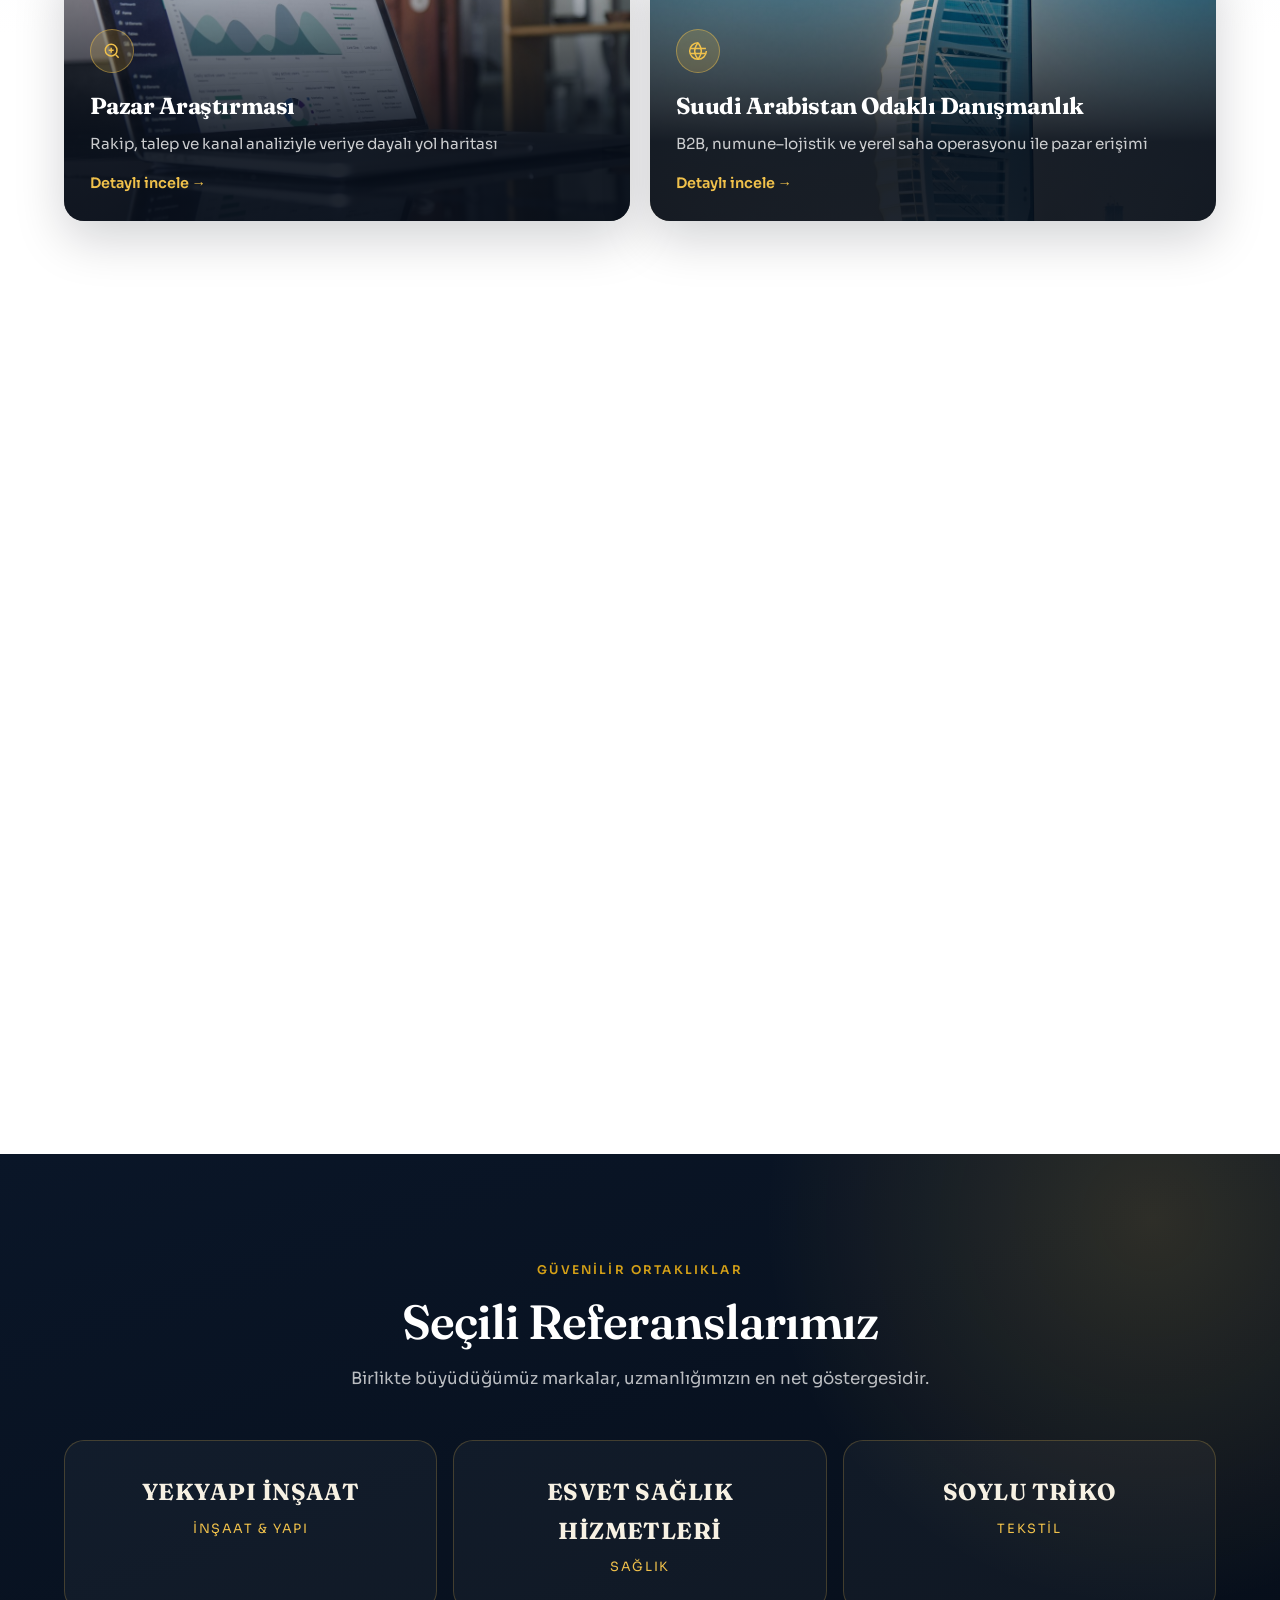
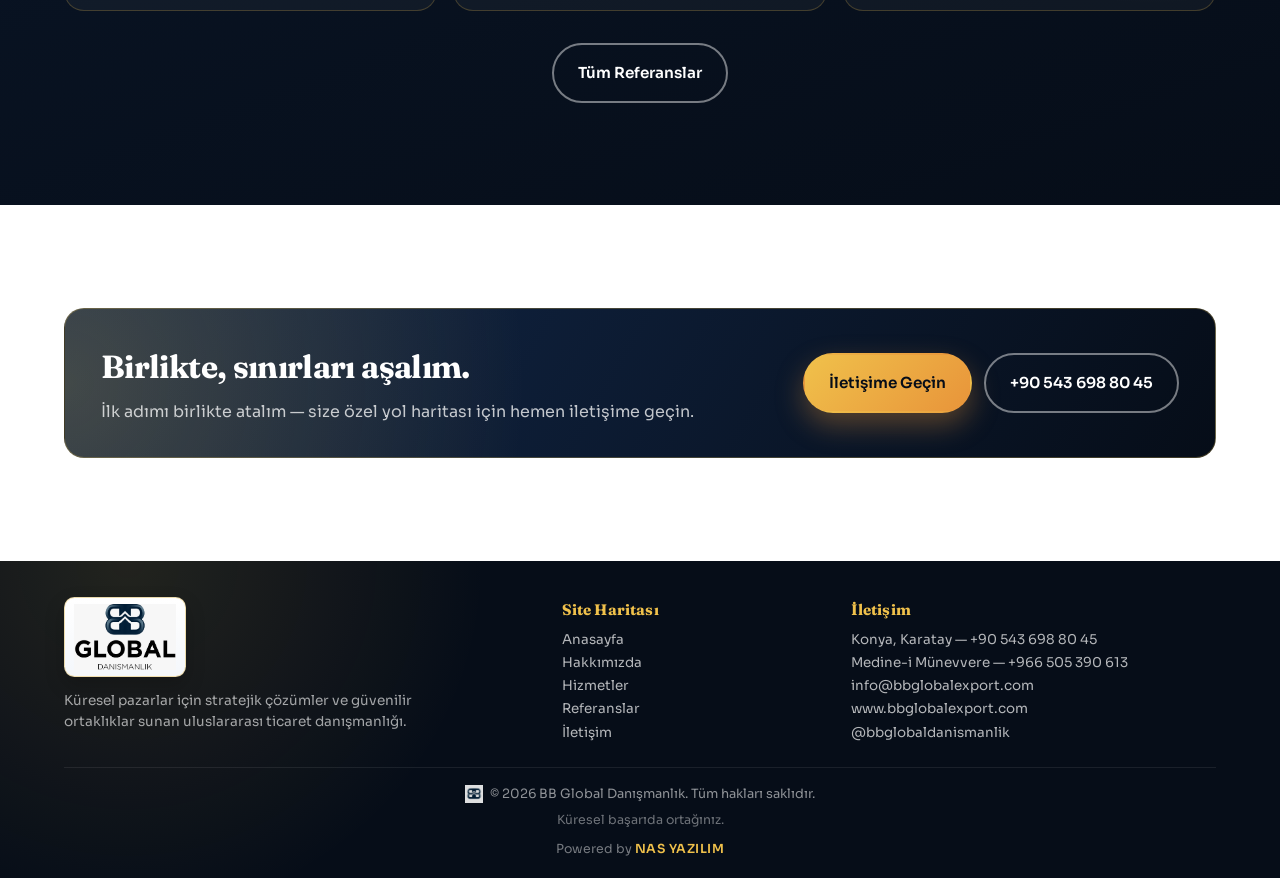
==== commit c747fb1e: "güncelleme oldu" ====
--- a/index.html
+++ b/index.html
@@ -54,7 +54,7 @@
         <img class="hero__mark" src="logo2.png" alt="" width="72" height="72" />
         <p class="hero__brand">BB Global</p>
         <h1>Küresel Pazarda Yer Alın, BB Global ile Sınırları Aşın.</h1>
-        <p class="hero__lead">Artık ihracata başlamanız mı gerekiyor? Küresel pazarda yer almak, işinizi büyütmek ve rekabette öne geçmek istiyorsanız, ihracat en güçlü adımlardan biridir. Doğru strateji ve planlama ile ürünlerinizi dünya ile buluşturuyor, işletmenizi uluslararası seviyeye taşıyoruz. Şimdi harekete geçme zamanı!</p>
+        <p class="hero__lead">Küresel pazarda yer almak, işinizi büyütmek ve rekabette öne geçmek istiyorsanız doğru strateji şarttır. BB Global olarak ürünlerinizi dünya ile buluşturuyor; ihracat, kamu ihaleleri, pazar araştırması ve Suudi Arabistan ticaret süreçlerinde uçtan uca yanınızda oluyoruz. Şimdi harekete geçme zamanı!</p>
         <div class="hero__actions">
           <a class="btn btn--gold" href="tel:+905436988045">Hemen Ara: +90 543 698 80 45</a>
           <a class="btn btn--outline" href="hizmetler.html">Hizmetlerimizi İnceleyin</a>
@@ -77,7 +77,7 @@
               <svg viewBox="0 0 24 24"><path d="M3 7h13l5 5v5H3z"/><path d="M16 7v5h5"/><circle cx="7.5" cy="17.5" r="1.5"/><circle cx="16.5" cy="17.5" r="1.5"/></svg>
             </div>
             <h3>İthalat İhracat Danışmanlığı</h3>
-            <p>Firmanızı Dış Pazara Tanıtıyoruz</p>
+            <p>Gümrük, lojistik ve alıcı eşleştirme ile sürdürülebilir dış ticaret</p>
             <span class="service-panel__link">Detaylı incele →</span>
           </a>
           <a class="service-panel reveal" href="hizmetler.html#ekap">
@@ -87,7 +87,7 @@
               <svg viewBox="0 0 24 24"><path d="M9 11l3 3L22 4"/><path d="M21 12v7a2 2 0 0 1-2 2H5a2 2 0 0 1-2-2V5a2 2 0 0 1 2-2h11"/></svg>
             </div>
             <h3>Kamu Kurumlarında İhale</h3>
-            <p>Ekap süreçlerinde uzman destek</p>
+            <p>EKAP’ta belge, başvuru ve süreç yönetiminde uzman destek</p>
             <span class="service-panel__link">Detaylı incele →</span>
           </a>
           <a class="service-panel reveal" href="hizmetler.html#pazar-arastirmasi">
@@ -97,7 +97,7 @@
               <svg viewBox="0 0 24 24"><circle cx="11" cy="11" r="7"/><path d="m20 20-3.5-3.5"/><path d="M8 11h6M11 8v6"/></svg>
             </div>
             <h3>Pazar Araştırması</h3>
-            <p>Sektördeki fırsatları veriye dayalı olarak belirliyoruz</p>
+            <p>Rakip, talep ve kanal analiziyle veriye dayalı yol haritası</p>
             <span class="service-panel__link">Detaylı incele →</span>
           </a>
           <a class="service-panel reveal" href="hizmetler.html#suudi-arabistan">
@@ -107,7 +107,7 @@
               <svg viewBox="0 0 24 24"><path d="M12 2a10 10 0 1 0 10 10"/><path d="M12 2c2.5 3.5 4 7 4 10s-1.5 6.5-4 10"/><path d="M12 2C9.5 5.5 8 9 8 12s1.5 6.5 4 10"/><path d="M2.5 9h19M2.5 15h19"/></svg>
             </div>
             <h3>Suudi Arabistan Odaklı Danışmanlık</h3>
-            <p>Pazar erişimi, B2B ve yerel ticaret desteği</p>
+            <p>B2B, numune–lojistik ve yerel saha operasyonu ile pazar erişimi</p>
             <span class="service-panel__link">Detaylı incele →</span>
           </a>
         </div>
@@ -117,26 +117,48 @@
     <section class="section">
       <div class="container">
         <div class="section__head section__head--center reveal">
-          <span class="eyebrow">Neden BB Global?</span>
-          <h2 class="section-title">Tek hizmet değil, süreç yönetimi</h2>
-          <p class="section-lead">Konya ve Medine-i Münevvere’deki yerel varlığımızla; planlar, uygular ve takip ederiz.</p>
-        </div>
-        <div class="why-grid reveal">
+          <span class="eyebrow">Nasıl Çalışırız?</span>
+          <h2 class="section-title">Analizden büyümeye ölçülebilir süreç</h2>
+          <p class="section-lead">Hazır paket dayatmayız. Firmanızı dinler, yol haritasını birlikte kurar, uygulamayı sahada takip ederiz.</p>
+        </div>
+        <div class="process-track reveal">
+          <article class="process-step">
+            <span class="process-step__num">01</span>
+            <h3>Analiz</h3>
+            <p>Ürün, hedef pazar ve ihtiyaçlar netleştirilir.</p>
+          </article>
+          <article class="process-step">
+            <span class="process-step__num">02</span>
+            <h3>Yol Haritası</h3>
+            <p>Öncelikler, kanallar ve uygulama sırası planlanır.</p>
+          </article>
+          <article class="process-step">
+            <span class="process-step__num">03</span>
+            <h3>Uygulama</h3>
+            <p>İhracat, ihale, B2B ve operasyon adımları yürütülür.</p>
+          </article>
+          <article class="process-step">
+            <span class="process-step__num">04</span>
+            <h3>Büyüme</h3>
+            <p>Raporlama ve yeni hedeflerle sürdürülebilir ilerleme sağlanır.</p>
+          </article>
+        </div>
+        <div class="why-grid reveal" style="margin-top:1.75rem">
           <article class="why-item">
             <h3>Sahada aktifiz</h3>
-            <p>Uzaktan tavsiye değil; yerinde koordinasyon, müşteri görüşmesi ve operasyon desteği sunarız.</p>
+            <p>Konya ve Medine-i Münevvere’de yerinde koordinasyon, müşteri görüşmesi ve operasyon desteği sunarız.</p>
           </article>
           <article class="why-item">
             <h3>Tek koordinasyon</h3>
             <p>Pazar araştırması, satış geliştirme ve lojistik için ayrı ayrı firmalarla uğraşmanıza gerek kalmaz.</p>
           </article>
           <article class="why-item">
-            <h3>Size özel yol haritası</h3>
-            <p>Hazır paket dayatmayız. Firmanızın hedefine göre en doğru giriş modelini birlikte seçeriz.</p>
+            <h3>Size özel plan</h3>
+            <p>Her firmanın ürünü ve hedefi farklıdır; size özel, uygulanabilir bir yol haritası çıkarırız.</p>
           </article>
         </div>
         <div style="text-align:center;margin-top:1.75rem" class="reveal">
-          <a class="btn btn--navy" href="hakkimizda.html">Kurumsal yaklaşımımızı inceleyin</a>
+          <a class="btn btn--navy" href="hizmetler.html">Tüm hizmet detaylarını inceleyin</a>
         </div>
       </div>
     </section>
--- a/css/styles.css
+++ b/css/styles.css
@@ -1344,6 +1344,23 @@
   margin-top: 1.75rem;
 }
 
+.process-track--wide {
+  grid-template-columns: repeat(3, 1fr);
+}
+
+.saudi-intro {
+  max-width: 52rem;
+  margin: 0 auto 1.5rem;
+  text-align: center;
+  color: rgba(255, 255, 255, 0.8);
+  font-size: 1.02rem;
+  line-height: 1.7;
+}
+
+.saudi-intro strong {
+  color: var(--gold-400);
+}
+
 .process-step {
   padding: 1.15rem 1rem;
   border-radius: var(--radius-sm);
@@ -1673,6 +1690,7 @@
   .channels,
   .detail-block,
   .process-track,
+  .process-track--wide,
   .model-grid,
   .why-grid,
   .check-grid {
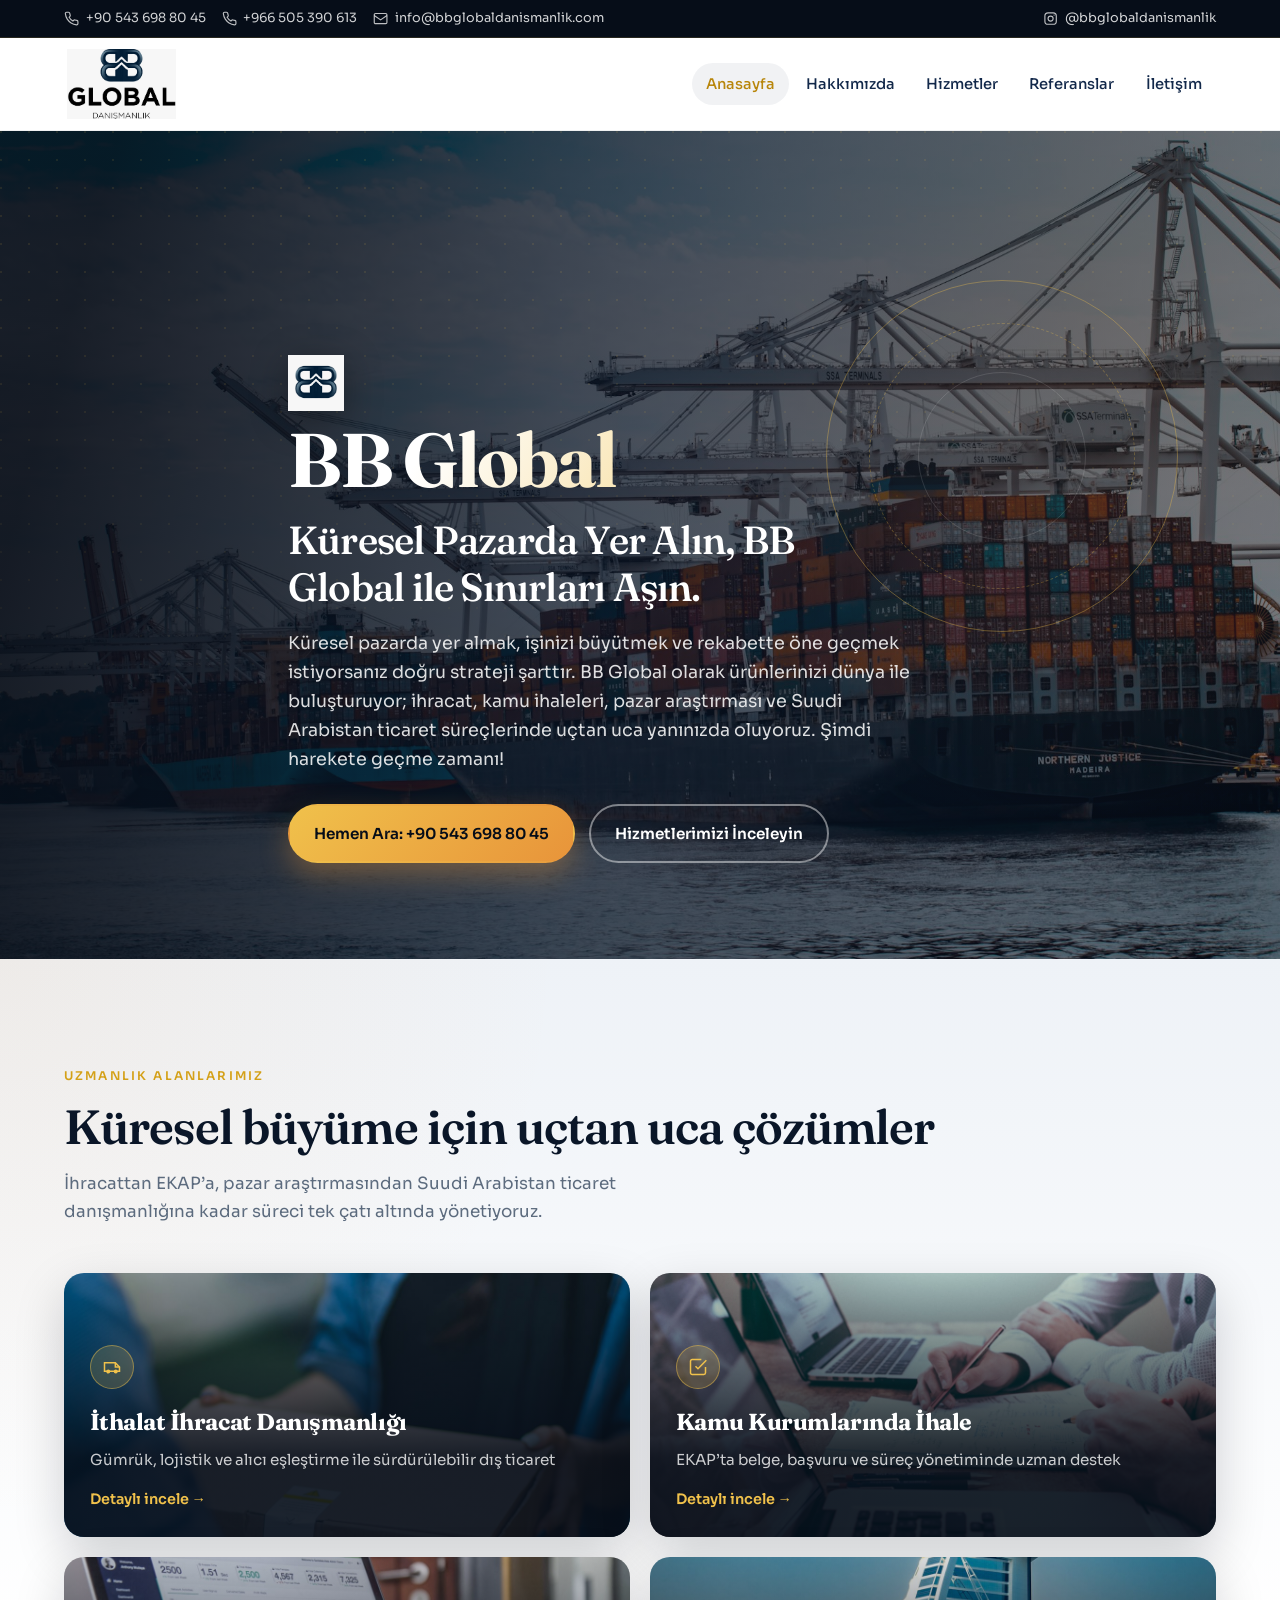
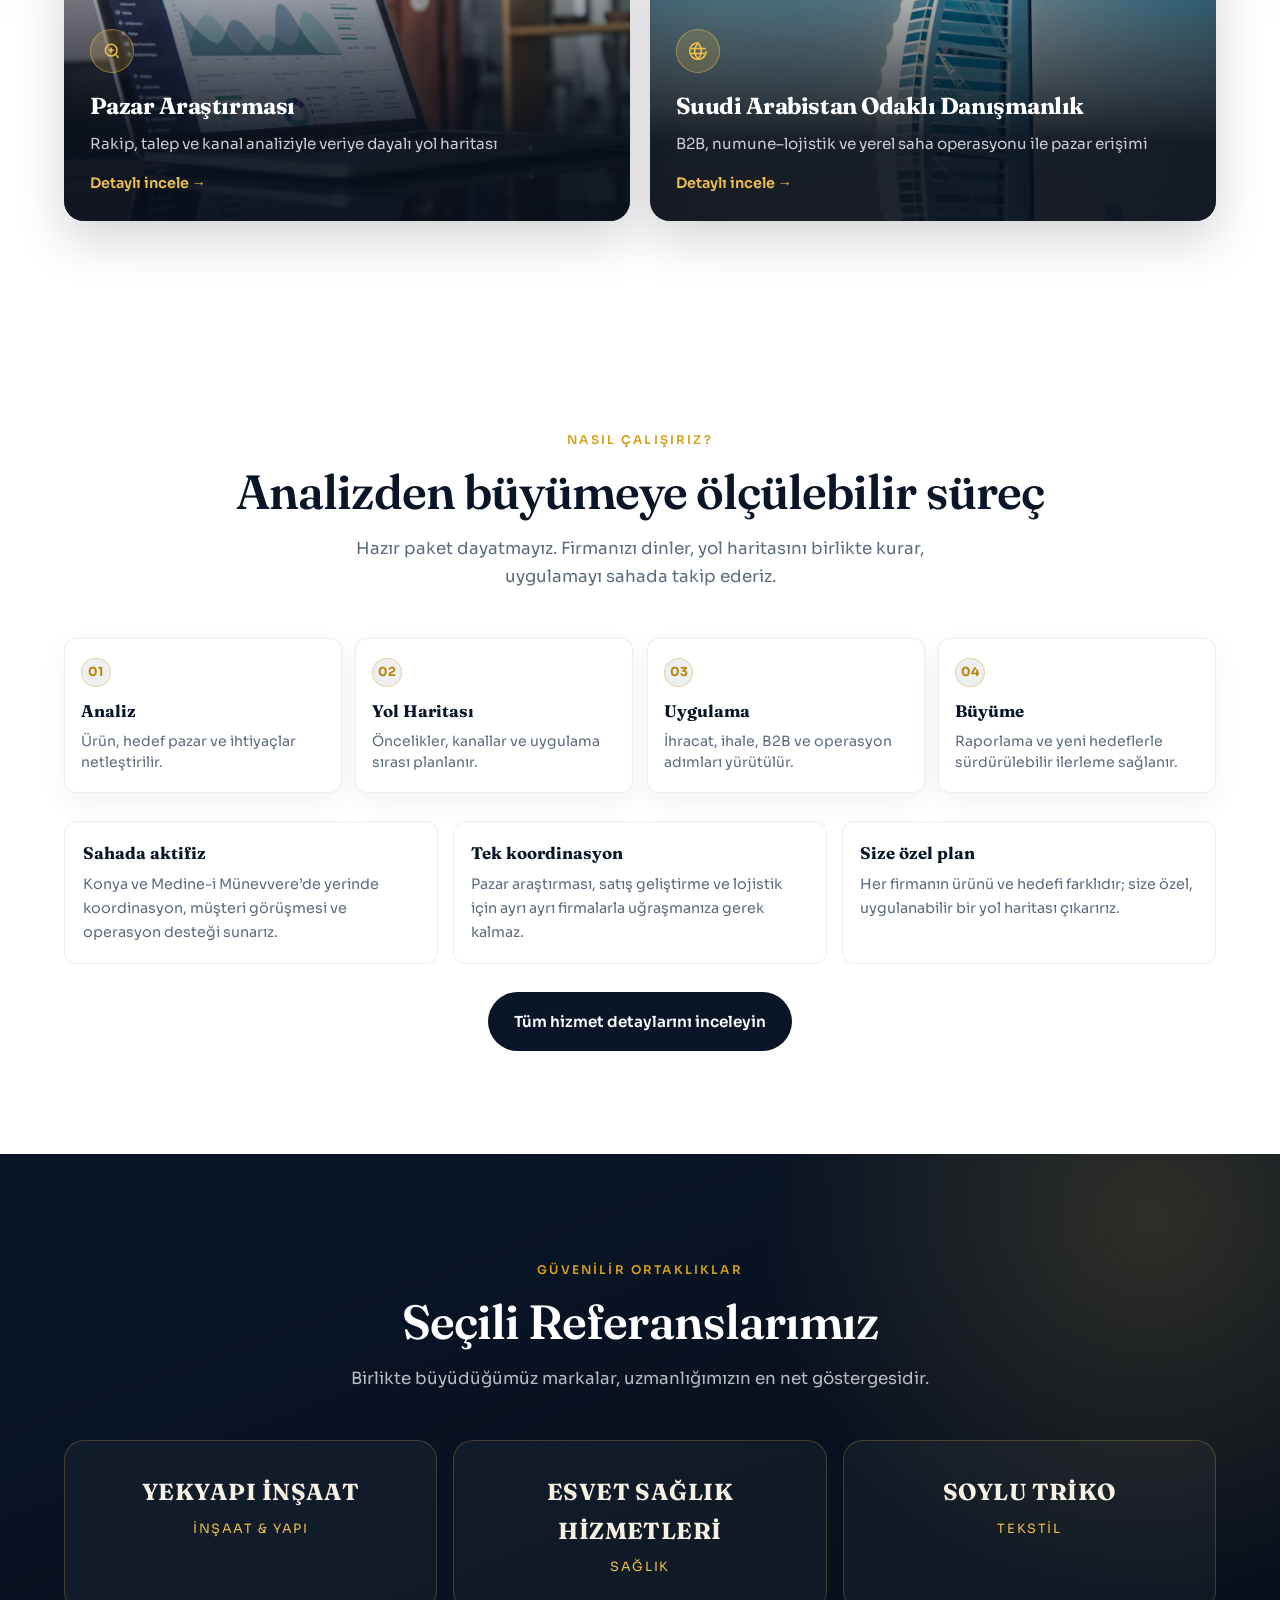
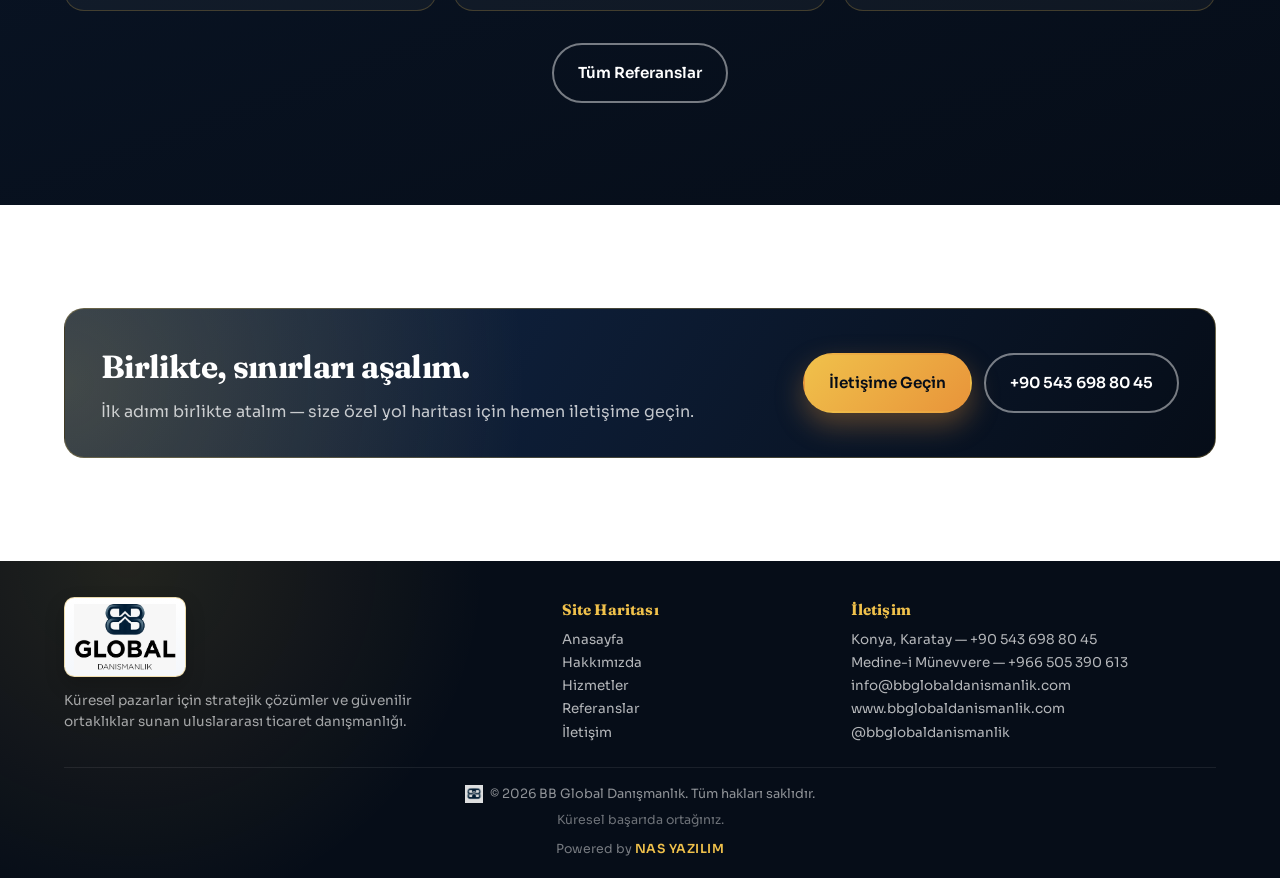
==== commit d24328b6: "Domain revizyonlari, 404 sayfasi ve SEO ayarlari eklendi" ====
--- a/index.html
+++ b/index.html
@@ -4,21 +4,78 @@
   <meta charset="UTF-8" />
   <meta name="viewport" content="width=device-width, initial-scale=1.0" />
   <title>BB Global Danışmanlık | Küresel Ticaret ve İhracat Danışmanlığı</title>
-  <meta name="description" content="BB Global Danışmanlık ile ithalat-ihracat, EKAP ihaleleri, pazar araştırması ve Suudi Arabistan odaklı danışmanlık. Küresel pazarda yer alın, sınırları aşın." />
+  <meta name="description" content="BB Global Danışmanlık ile ithalat-ihracat, EKAP ihaleleri, pazar araştırması ve Suudi Arabistan odaklı ticaret danışmanlığı. Küresel pazarda yer alın, sınırları aşın." />
+  <meta name="robots" content="index, follow, max-image-preview:large" />
+  <meta name="theme-color" content="#0a1628" />
+  <meta name="author" content="BB Global Danışmanlık" />
+  <link rel="canonical" href="https://www.bbglobaldanismanlik.com/" />
+  <meta property="og:type" content="website" />
+  <meta property="og:locale" content="tr_TR" />
+  <meta property="og:site_name" content="BB Global Danışmanlık" />
+  <meta property="og:title" content="BB Global Danışmanlık | Küresel Ticaret ve İhracat Danışmanlığı" />
+  <meta property="og:description" content="BB Global Danışmanlık ile ithalat-ihracat, EKAP ihaleleri, pazar araştırması ve Suudi Arabistan odaklı ticaret danışmanlığı. Küresel pazarda yer alın, sınırları aşın." />
+  <meta property="og:url" content="https://www.bbglobaldanismanlik.com/" />
+  <meta property="og:image" content="https://www.bbglobaldanismanlik.com/logo.png" />
+  <meta name="twitter:card" content="summary" />
+  <meta name="twitter:title" content="BB Global Danışmanlık | Küresel Ticaret ve İhracat Danışmanlığı" />
+  <meta name="twitter:description" content="BB Global Danışmanlık ile ithalat-ihracat, EKAP ihaleleri, pazar araştırması ve Suudi Arabistan odaklı ticaret danışmanlığı. Küresel pazarda yer alın, sınırları aşın." />
+  <meta name="twitter:image" content="https://www.bbglobaldanismanlik.com/logo.png" />
   <link rel="preconnect" href="https://fonts.googleapis.com" />
   <link rel="preconnect" href="https://fonts.gstatic.com" crossorigin />
   <link href="https://fonts.googleapis.com/css2?family=Fraunces:opsz,wght@9..144,500;9..144,600;9..144,700&family=Sora:wght@400;500;600;700&display=swap" rel="stylesheet" />
   <link rel="stylesheet" href="css/styles.css" />
-  <link rel="icon" type="image/png" href="logo2.png" />
-  <link rel="apple-touch-icon" href="logo2.png" />
+  <link rel="icon" type="image/png" href="/logo2.png" />
+  <link rel="apple-touch-icon" href="/logo2.png" />
+  <link rel="manifest" href="/site.webmanifest" />
+  <script type="application/ld+json">
+  {
+    "@context": "https://schema.org",
+    "@graph": [
+      {
+        "@type": "Organization",
+        "@id": "https://www.bbglobaldanismanlik.com/#organization",
+        "name": "BB Global Danışmanlık",
+        "url": "https://www.bbglobaldanismanlik.com/",
+        "logo": "https://www.bbglobaldanismanlik.com/logo.png",
+        "email": "info@bbglobaldanismanlik.com",
+        "sameAs": ["https://www.instagram.com/bbglobaldanismanlik"],
+        "contactPoint": [
+          {
+            "@type": "ContactPoint",
+            "telephone": "+90-543-698-80-45",
+            "contactType": "customer service",
+            "areaServed": ["TR", "SA"],
+            "availableLanguage": ["Turkish", "Arabic", "English"]
+          },
+          {
+            "@type": "ContactPoint",
+            "telephone": "+966-505-390-613",
+            "contactType": "customer service",
+            "areaServed": "SA",
+            "availableLanguage": ["Turkish", "Arabic", "English"]
+          }
+        ]
+      },
+      {
+        "@type": "WebSite",
+        "@id": "https://www.bbglobaldanismanlik.com/#website",
+        "url": "https://www.bbglobaldanismanlik.com/",
+        "name": "BB Global Danışmanlık",
+        "publisher": { "@id": "https://www.bbglobaldanismanlik.com/#organization" },
+        "inLanguage": "tr-TR"
+      }
+    ]
+  }
+  </script>
 </head>
 <body>
+  <a class="skip-link" href="#main">İçeriğe geç</a>
   <div class="topbar">
     <div class="container topbar__inner">
       <div class="topbar__contacts">
         <a href="tel:+905436988045"><svg viewBox="0 0 24 24" fill="none" stroke="currentColor" stroke-width="1.8"><path d="M22 16.92v3a2 2 0 0 1-2.18 2 19.79 19.79 0 0 1-8.63-3.07 19.5 19.5 0 0 1-6-6A19.79 19.79 0 0 1 2.12 4.18 2 2 0 0 1 4.11 2h3a2 2 0 0 1 2 1.72c.13.96.36 1.9.7 2.81a2 2 0 0 1-.45 2.11L8.09 9.91a16 16 0 0 0 6 6l1.27-1.27a2 2 0 0 1 2.11-.45c.91.34 1.85.57 2.81.7A2 2 0 0 1 22 16.92z"/></svg>+90 543 698 80 45</a>
         <a href="tel:+966505390613" class="hide-sm"><svg viewBox="0 0 24 24" fill="none" stroke="currentColor" stroke-width="1.8"><path d="M22 16.92v3a2 2 0 0 1-2.18 2 19.79 19.79 0 0 1-8.63-3.07 19.5 19.5 0 0 1-6-6A19.79 19.79 0 0 1 2.12 4.18 2 2 0 0 1 4.11 2h3a2 2 0 0 1 2 1.72c.13.96.36 1.9.7 2.81a2 2 0 0 1-.45 2.11L8.09 9.91a16 16 0 0 0 6 6l1.27-1.27a2 2 0 0 1 2.11-.45c.91.34 1.85.57 2.81.7A2 2 0 0 1 22 16.92z"/></svg>+966 505 390 613</a>
-        <a href="mailto:info@bbglobalexport.com"><svg viewBox="0 0 24 24" fill="none" stroke="currentColor" stroke-width="1.8"><rect x="2" y="4" width="20" height="16" rx="2"/><path d="m22 7-10 7L2 7"/></svg>info@bbglobalexport.com</a>
+        <a href="mailto:info@bbglobaldanismanlik.com"><svg viewBox="0 0 24 24" fill="none" stroke="currentColor" stroke-width="1.8"><rect x="2" y="4" width="20" height="16" rx="2"/><path d="m22 7-10 7L2 7"/></svg>info@bbglobaldanismanlik.com</a>
       </div>
       <div class="topbar__social">
         <a href="https://www.instagram.com/bbglobaldanismanlik" target="_blank" rel="noopener noreferrer"><svg viewBox="0 0 24 24" fill="none" stroke="currentColor" stroke-width="1.8"><rect x="3" y="3" width="18" height="18" rx="5"/><circle cx="12" cy="12" r="4"/><circle cx="17.5" cy="6.5" r="1" fill="currentColor" stroke="none"/></svg>@bbglobaldanismanlik</a>
@@ -28,13 +85,13 @@
 
   <header class="site-header">
     <div class="container site-header__inner">
-      <a class="logo" href="index.html" aria-label="BB Global Danışmanlık Anasayfa"><img class="logo__img" src="logo.png" alt="BB Global Danışmanlık" width="160" height="120" /></a>
+      <a class="logo" href="/" aria-label="BB Global Danışmanlık Anasayfa"><img class="logo__img" src="logo.png" alt="BB Global Danışmanlık" width="160" height="120" /></a>
       <nav class="nav" aria-label="Ana menü">
-        <a class="is-active" href="index.html">Anasayfa</a>
-        <a href="hakkimizda.html">Hakkımızda</a>
-        <a href="hizmetler.html">Hizmetler</a>
-        <a href="referanslar.html">Referanslar</a>
-        <a href="iletisim.html">İletişim</a>
+        <a class="is-active" href="/">Anasayfa</a>
+        <a href="/hakkimizda">Hakkımızda</a>
+        <a href="/hizmetler">Hizmetler</a>
+        <a href="/referanslar">Referanslar</a>
+        <a href="/iletisim">İletişim</a>
       </nav>
       <button class="nav-toggle" type="button" aria-label="Menüyü aç" aria-expanded="false">
         <span></span><span></span><span></span>
@@ -42,7 +99,7 @@
     </div>
   </header>
 
-  <main>
+  <main id="main">
     <section class="hero">
       <div class="hero__media" aria-hidden="true">
         <img src="assets/images/hero-cargo.jpg" alt="" width="1920" height="1080" fetchpriority="high" />
@@ -57,7 +114,7 @@
         <p class="hero__lead">Küresel pazarda yer almak, işinizi büyütmek ve rekabette öne geçmek istiyorsanız doğru strateji şarttır. BB Global olarak ürünlerinizi dünya ile buluşturuyor; ihracat, kamu ihaleleri, pazar araştırması ve Suudi Arabistan ticaret süreçlerinde uçtan uca yanınızda oluyoruz. Şimdi harekete geçme zamanı!</p>
         <div class="hero__actions">
           <a class="btn btn--gold" href="tel:+905436988045">Hemen Ara: +90 543 698 80 45</a>
-          <a class="btn btn--outline" href="hizmetler.html">Hizmetlerimizi İnceleyin</a>
+          <a class="btn btn--outline" href="/hizmetler">Hizmetlerimizi İnceleyin</a>
         </div>
       </div>
     </section>
@@ -70,7 +127,7 @@
           <p class="section-lead">İhracattan EKAP’a, pazar araştırmasından Suudi Arabistan ticaret danışmanlığına kadar süreci tek çatı altında yönetiyoruz.</p>
         </div>
         <div class="service-grid">
-          <a class="service-panel reveal" href="hizmetler.html#ithalat-ihracat">
+          <a class="service-panel reveal" href="/hizmetler#ithalat-ihracat">
             <div class="service-panel__bg"><img src="assets/images/service-export.jpg" alt="" loading="lazy" /></div>
             <div class="service-panel__shade"></div>
             <div class="service-panel__icon" aria-hidden="true">
@@ -80,7 +137,7 @@
             <p>Gümrük, lojistik ve alıcı eşleştirme ile sürdürülebilir dış ticaret</p>
             <span class="service-panel__link">Detaylı incele →</span>
           </a>
-          <a class="service-panel reveal" href="hizmetler.html#ekap">
+          <a class="service-panel reveal" href="/hizmetler#ekap">
             <div class="service-panel__bg"><img src="assets/images/service-tender.jpg" alt="" loading="lazy" /></div>
             <div class="service-panel__shade"></div>
             <div class="service-panel__icon" aria-hidden="true">
@@ -90,7 +147,7 @@
             <p>EKAP’ta belge, başvuru ve süreç yönetiminde uzman destek</p>
             <span class="service-panel__link">Detaylı incele →</span>
           </a>
-          <a class="service-panel reveal" href="hizmetler.html#pazar-arastirmasi">
+          <a class="service-panel reveal" href="/hizmetler#pazar-arastirmasi">
             <div class="service-panel__bg"><img src="assets/images/service-research.jpg" alt="" loading="lazy" /></div>
             <div class="service-panel__shade"></div>
             <div class="service-panel__icon" aria-hidden="true">
@@ -100,7 +157,7 @@
             <p>Rakip, talep ve kanal analiziyle veriye dayalı yol haritası</p>
             <span class="service-panel__link">Detaylı incele →</span>
           </a>
-          <a class="service-panel reveal" href="hizmetler.html#suudi-arabistan">
+          <a class="service-panel reveal" href="/hizmetler#suudi-arabistan">
             <div class="service-panel__bg"><img src="assets/images/service-saudi.jpg" alt="" loading="lazy" /></div>
             <div class="service-panel__shade"></div>
             <div class="service-panel__icon" aria-hidden="true">
@@ -158,7 +215,7 @@
           </article>
         </div>
         <div style="text-align:center;margin-top:1.75rem" class="reveal">
-          <a class="btn btn--navy" href="hizmetler.html">Tüm hizmet detaylarını inceleyin</a>
+          <a class="btn btn--navy" href="/hizmetler">Tüm hizmet detaylarını inceleyin</a>
         </div>
       </div>
     </section>
@@ -185,7 +242,7 @@
           </div>
         </div>
         <div style="text-align:center;margin-top:2rem" class="reveal">
-          <a class="btn btn--outline" href="referanslar.html">Tüm Referanslar</a>
+          <a class="btn btn--outline" href="/referanslar">Tüm Referanslar</a>
         </div>
       </div>
     </section>
@@ -198,7 +255,7 @@
             <p>İlk adımı birlikte atalım — size özel yol haritası için hemen iletişime geçin.</p>
           </div>
           <div style="display:flex;flex-wrap:wrap;gap:.75rem">
-            <a class="btn btn--gold" href="iletisim.html">İletişime Geçin</a>
+            <a class="btn btn--gold" href="/iletisim">İletişime Geçin</a>
             <a class="btn btn--outline" href="tel:+905436988045">+90 543 698 80 45</a>
           </div>
         </div>
@@ -209,17 +266,17 @@
   <footer class="site-footer">
     <div class="container footer-grid">
       <div class="footer-brand">
-        <a class="logo" href="index.html" aria-label="BB Global Danışmanlık Anasayfa"><img class="logo__img" src="logo.png" alt="BB Global Danışmanlık" width="160" height="120" /></a>
+        <a class="logo" href="/" aria-label="BB Global Danışmanlık Anasayfa"><img class="logo__img" src="logo.png" alt="BB Global Danışmanlık" width="160" height="120" /></a>
         <p>Küresel pazarlar için stratejik çözümler ve güvenilir ortaklıklar sunan uluslararası ticaret danışmanlığı.</p>
       </div>
       <div class="footer-col">
         <h3>Site Haritası</h3>
         <ul>
-          <li><a href="index.html">Anasayfa</a></li>
-          <li><a href="hakkimizda.html">Hakkımızda</a></li>
-          <li><a href="hizmetler.html">Hizmetler</a></li>
-          <li><a href="referanslar.html">Referanslar</a></li>
-          <li><a href="iletisim.html">İletişim</a></li>
+          <li><a href="/">Anasayfa</a></li>
+          <li><a href="/hakkimizda">Hakkımızda</a></li>
+          <li><a href="/hizmetler">Hizmetler</a></li>
+          <li><a href="/referanslar">Referanslar</a></li>
+          <li><a href="/iletisim">İletişim</a></li>
         </ul>
       </div>
       <div class="footer-col">
@@ -227,8 +284,8 @@
         <ul>
           <li>Konya, Karatay — <a href="tel:+905436988045">+90 543 698 80 45</a></li>
           <li>Medine-i Münevvere — <a href="tel:+966505390613">+966 505 390 613</a></li>
-          <li><a href="mailto:info@bbglobalexport.com">info@bbglobalexport.com</a></li>
-          <li><a href="https://www.bbglobalexport.com" target="_blank" rel="noopener noreferrer">www.bbglobalexport.com</a></li>
+          <li><a href="mailto:info@bbglobaldanismanlik.com">info@bbglobaldanismanlik.com</a></li>
+          <li><a href="https://www.bbglobaldanismanlik.com" target="_blank" rel="noopener noreferrer">www.bbglobaldanismanlik.com</a></li>
           <li><a href="https://www.instagram.com/bbglobaldanismanlik" target="_blank" rel="noopener noreferrer">@bbglobaldanismanlik</a></li>
         </ul>
       </div>
--- a/css/styles.css
+++ b/css/styles.css
@@ -47,6 +47,25 @@
   overflow-x: hidden;
 }
 
+.skip-link {
+  position: absolute;
+  left: 1rem;
+  top: -3.5rem;
+  z-index: 1000;
+  background: var(--gold-400);
+  color: var(--navy-950);
+  padding: 0.65rem 1rem;
+  border-radius: 999px;
+  font-weight: 600;
+  font-size: 0.88rem;
+  transition: top 0.2s var(--ease);
+}
+.skip-link:focus {
+  top: 1rem;
+  outline: 2px solid var(--white);
+  outline-offset: 2px;
+}
+
 img {
   max-width: 100%;
   display: block;
